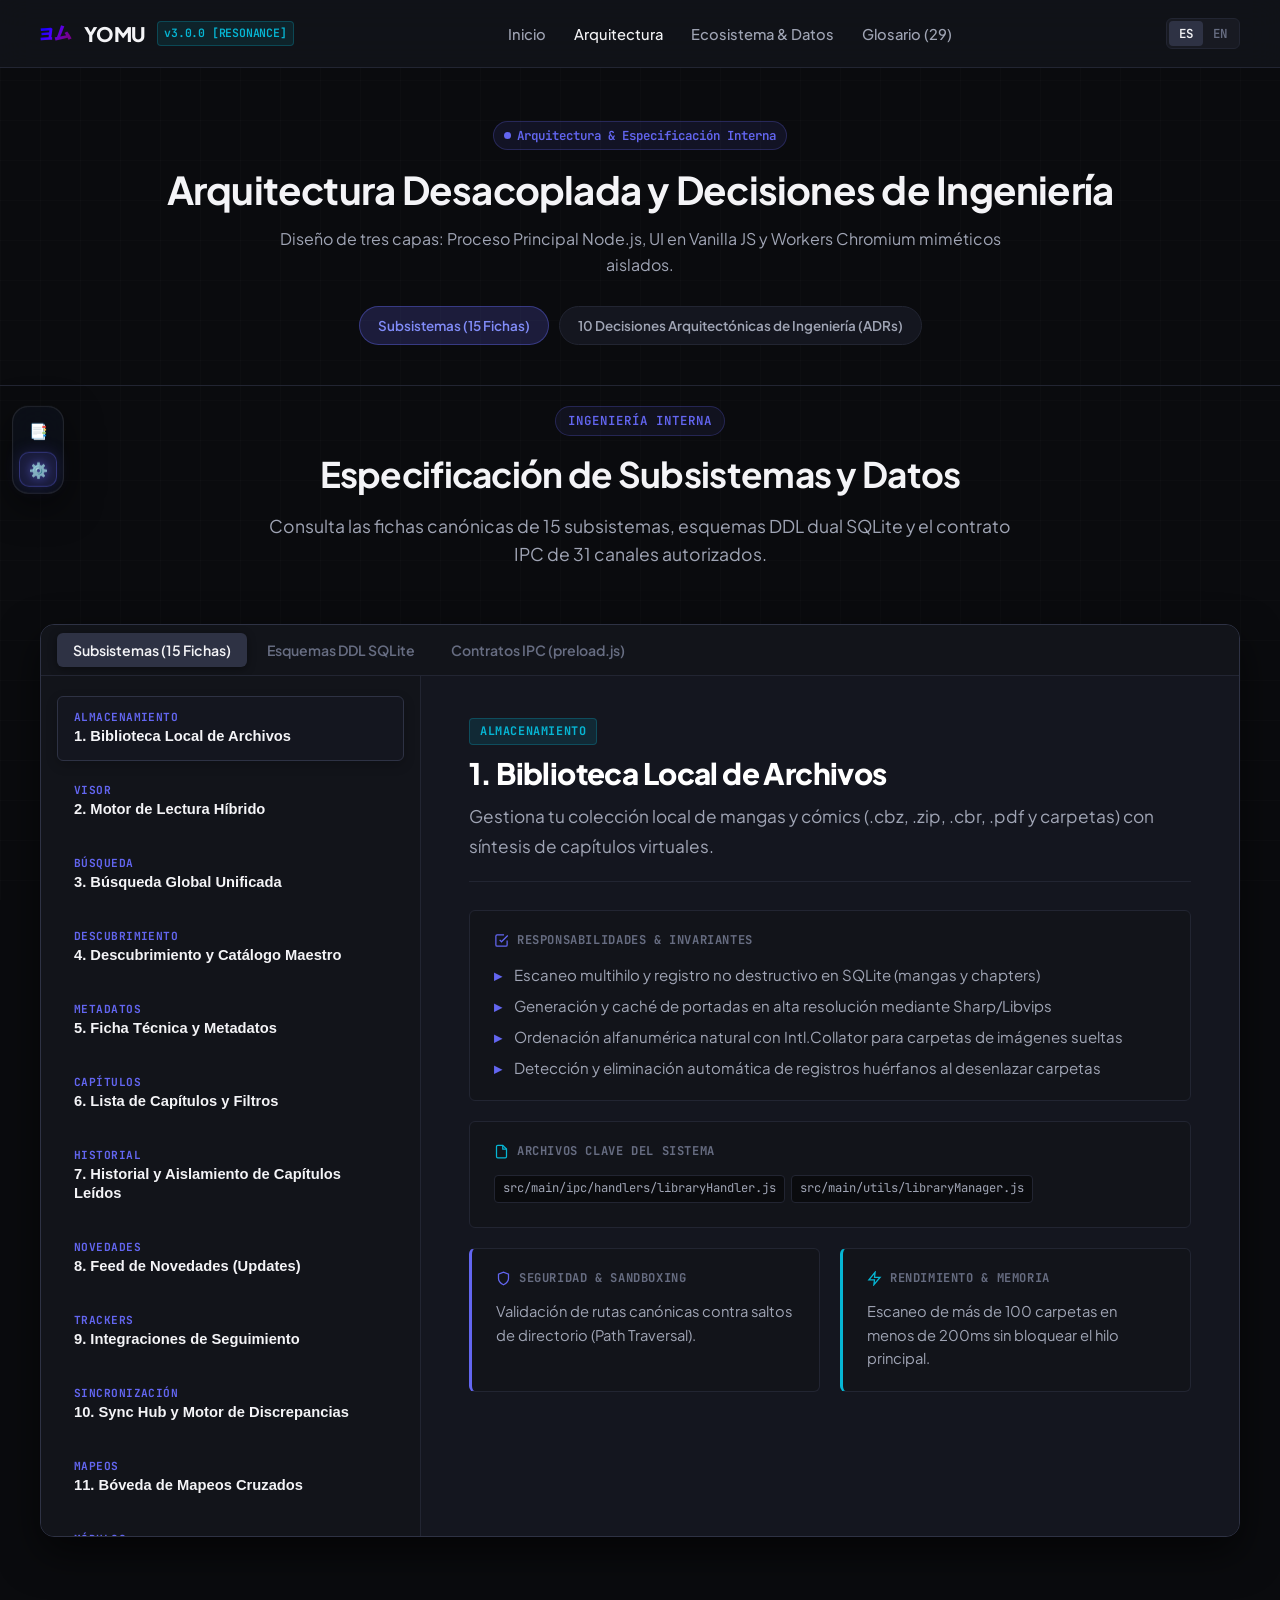
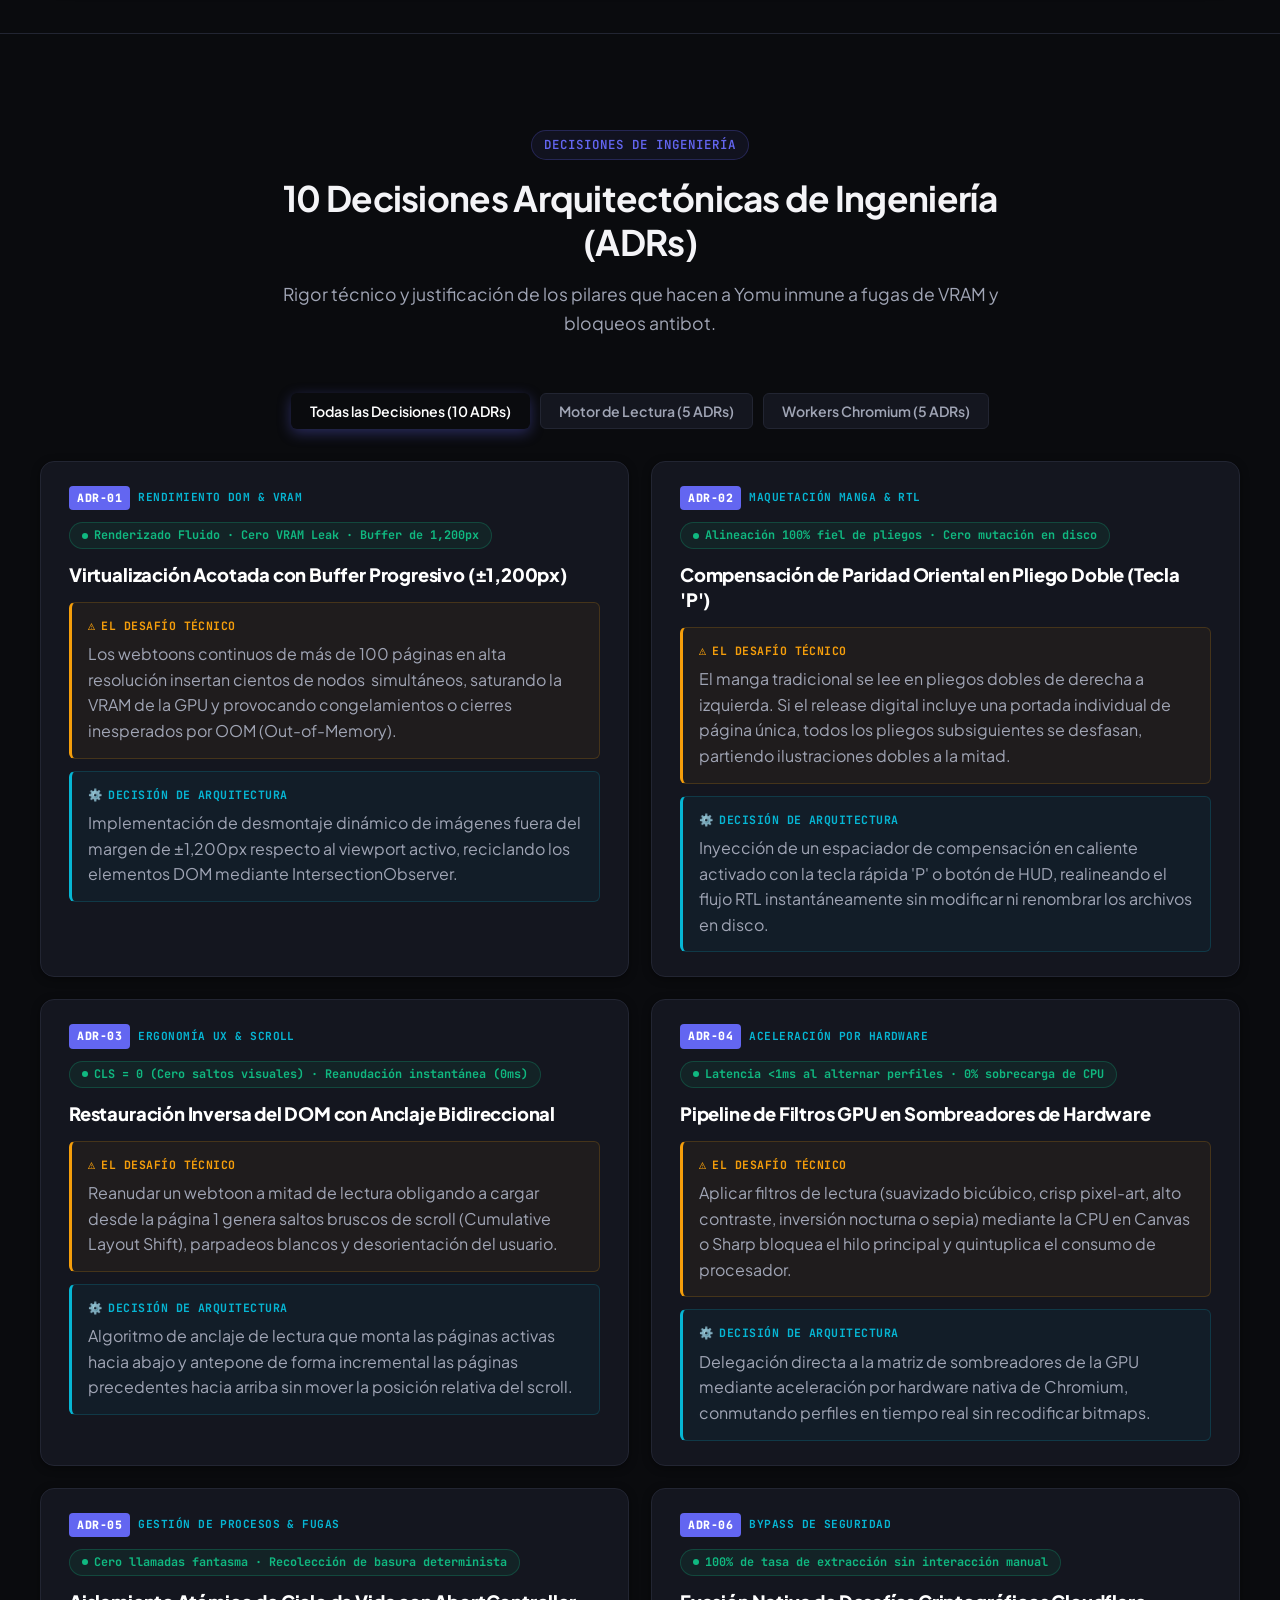
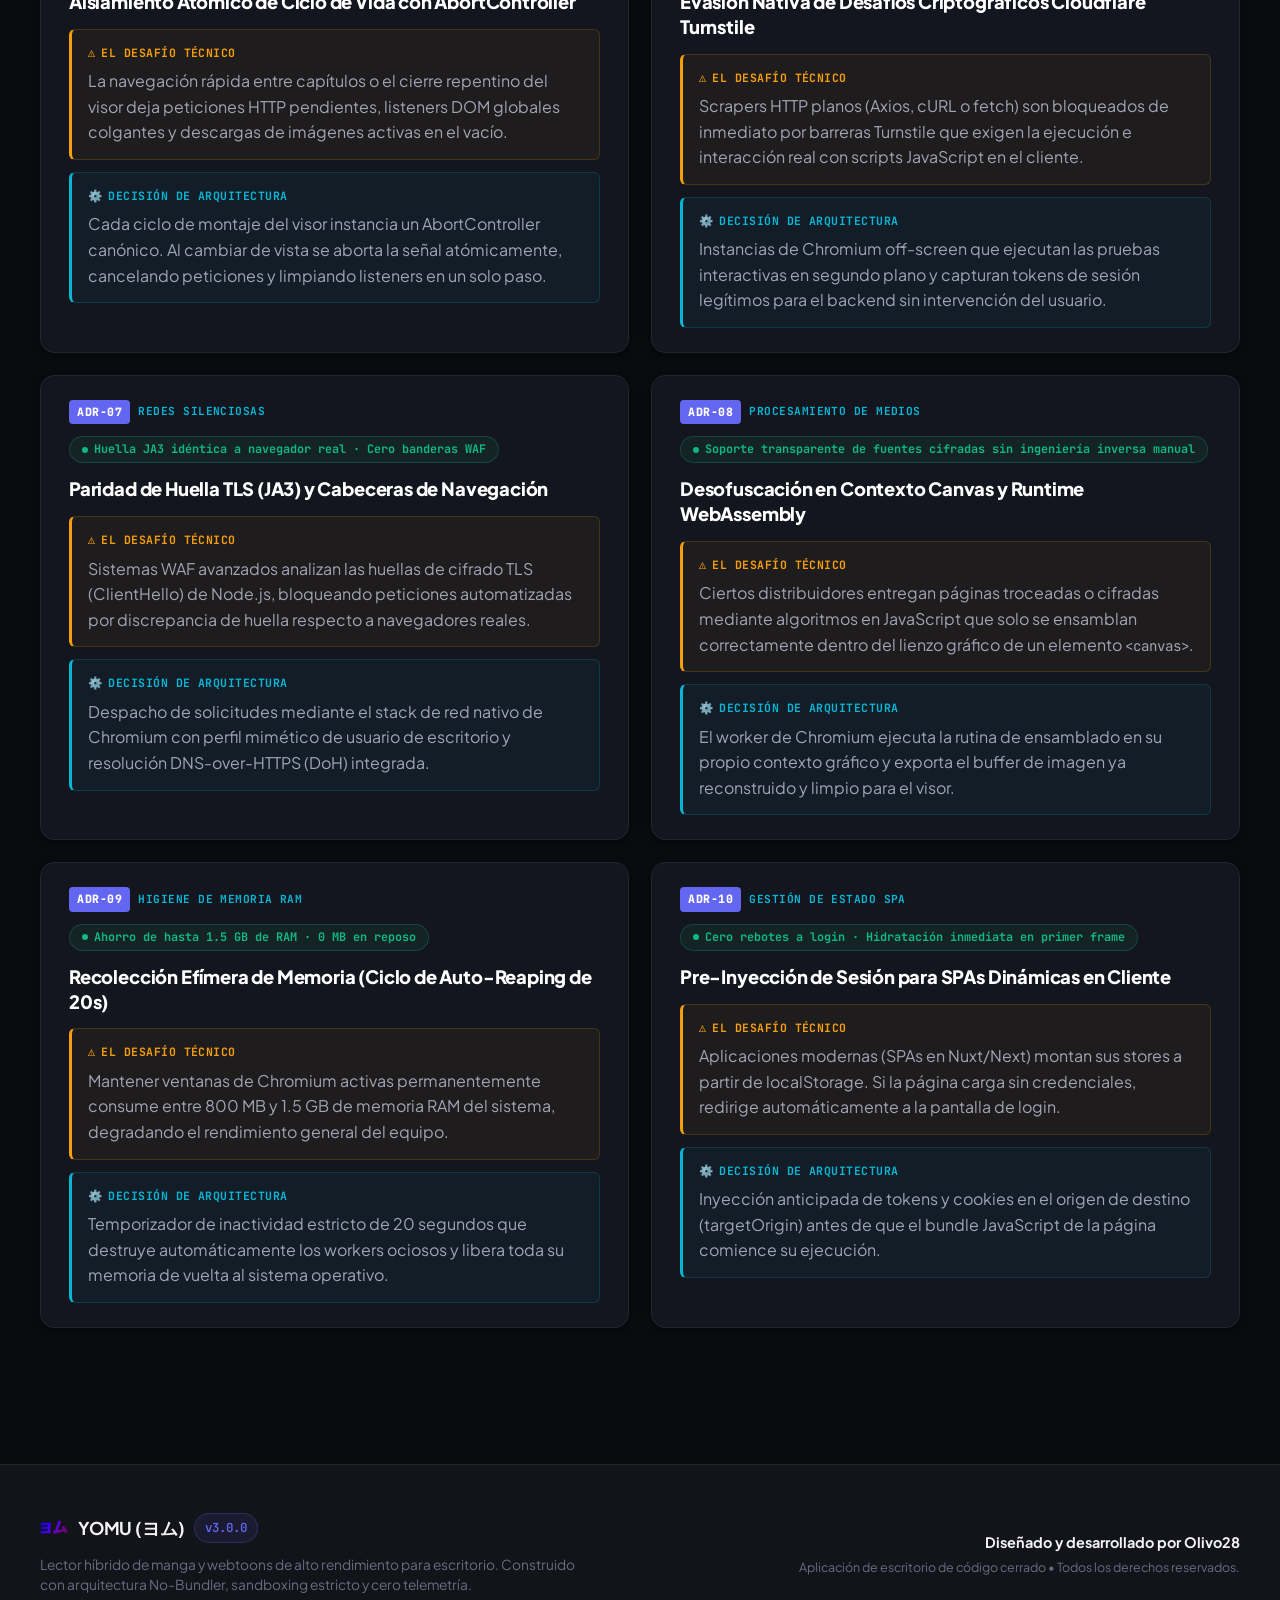
==== architecture.html @ 0726d1d8 "feat: update public portal, documentation and marketplace [2026-09-25]" ====
<!DOCTYPE html>
<html lang="es">
<head>
  <meta charset="UTF-8">
  <meta name="viewport" content="width=device-width, initial-scale=1.0">
  <title>YOMU (ヨム) — Architecture & Engineering Specifications</title>
  <meta name="description" content="Especificación técnica de la arquitectura de Yomu: 15 subsistemas canónicos, esquemas SQLite duales, contratos IPC y 10 registros formales de decisiones de ingeniería (ADRs).">
  <meta name="keywords" content="Yomu architecture, electron architecture, sqlite wal, sharp image pipeline, adr software architecture, v8 bytecode scraping">
  <meta name="author" content="Olivo28">

  <!-- Open Graph / Social Cards -->
  <meta property="og:type" content="website">
  <meta property="og:title" content="YOMU (ヨム) — Architecture & Engineering Specifications">
  <meta property="og:description" content="Decoupled three-tier architecture: Node.js Main Process, Vanilla JS UI, and mimetic Chromium workers.">
  <meta property="og:image" content="./assets/logo.png">

  <!-- Favicon -->
  <link rel="icon" type="image/png" href="./assets/logo.png">

  <!-- Google Fonts: Plus Jakarta Sans & JetBrains Mono -->
  <link rel="preconnect" href="https://fonts.googleapis.com">
  <link rel="preconnect" href="https://fonts.gstatic.com" crossorigin>
  <link href="https://fonts.googleapis.com/css2?family=JetBrains+Mono:wght@400;600;700&family=Plus+Jakarta+Sans:wght@400;500;600;700;800&display=swap" rel="stylesheet">

  <!-- Modular CSS Stylesheets -->
  <link rel="stylesheet" href="./css/base.css">
  <link rel="stylesheet" href="./css/components/quick-nav.css">
  <link rel="stylesheet" href="./css/components/architecture-cards.css">
  <link rel="stylesheet" href="./css/components/capabilities-matrix.css">
  <link rel="stylesheet" href="./css/responsive.css">
</head>
<body>

  <!-- Top Sticky Navigation Bar -->
  <nav class="navbar">
    <div class="container nav-container">
      <a href="./index.html" class="nav-brand">
        <img src="./assets/logo.png" alt="Yomu Logo" class="nav-logo">
        <span data-i18n="nav.brand">YOMU</span>
        <span class="nav-brand-tag">v3.0.0 [RESONANCE]</span>
      </a>

      <ul class="nav-links" id="nav-links">
        <li><a href="./index.html" class="nav-link" data-i18n="nav.home">Inicio</a></li>
        <li><a href="./architecture.html" class="nav-link active" data-i18n="nav.architecture">Arquitectura</a></li>
        <li><a href="./ecosystem.html" class="nav-link" data-i18n="nav.ecosystem">Ecosistema & Datos</a></li>
        <li><a href="./glossary.html" class="nav-link" data-i18n="nav.glossary">Glosario (29)</a></li>
      </ul>

      <div class="nav-actions">
        <div class="lang-switcher">
          <button class="lang-btn active" data-lang="es">ES</button>
          <button class="lang-btn" data-lang="en">EN</button>
        </div>
        <button class="mobile-nav-toggle" id="mobile-nav-toggle" aria-label="Toggle navigation">
          ☰
        </button>
      </div>
    </div>
  </nav>

  <!-- Floating Quick-Navigation Rail (Left Side Dock) -->
  <aside class="quick-nav-dock" aria-label="Quick navigation rail">
    <div class="quick-nav-header" data-i18n="quicknav.header">Secciones</div>
    <a href="#subsystems" class="quick-nav-item active" data-nav-tooltip="15 Subsistemas">
      <span class="quick-nav-icon">📑</span>
      <span class="quick-nav-label" data-i18n="quicknav.subsystems">15 Subsistemas</span>
    </a>
    <a href="#whys" class="quick-nav-item" data-nav-tooltip="10 ADRs">
      <span class="quick-nav-icon">⚙️</span>
      <span class="quick-nav-label" data-i18n="quicknav.adrs">10 ADRs</span>
    </a>
  </aside>

  <!-- Sub-Page Hero Header -->
  <header class="subpage-hero">
    <div class="container">
      <div class="badge badge-indigo">
        <span class="badge-dot"></span>
        <span data-i18n="arch.pageTag">Arquitectura & Especificación Interna</span>
      </div>

      <h1 class="hero-title" style="font-size:2.4rem; margin-top:16px; margin-bottom:12px;" data-i18n="arch.pageTitle">
        Arquitectura Desacoplada y Decisiones de Ingeniería
      </h1>

      <p class="hero-subtitle" style="max-width:760px; margin:0 auto;" data-i18n="arch.pageSubtitle">
        Diseño de tres capas: Proceso Principal Node.js, UI en Vanilla JS y Workers Chromium miméticos aislados.
      </p>

      <div class="subpage-nav-bar">
        <a href="#subsystems" class="subpage-nav-pill active">
          <span data-i18n="arch.tabSubsystems">Subsistemas (15 Fichas)</span>
        </a>
        <a href="#whys" class="subpage-nav-pill">
          <span data-i18n="whys.title">10 Decisiones Arquitectónicas (ADRs)</span>
        </a>
      </div>
    </div>
  </header>

  <!-- Section 1: Architecture Explorer (15 Subsystems, DDL & IPC) -->
  <section class="section" id="subsystems" style="padding-top:20px;">
    <div class="container">
      <div class="section-header">
        <span class="section-tag" data-i18n="arch.tag">Ingeniería Interna</span>
        <h2 class="section-title" data-i18n="arch.title">Especificación de Subsistemas y Datos</h2>
        <p class="section-subtitle" data-i18n="arch.subtitle">Consulta las fichas canónicas de 15 subsistemas, esquemas DDL dual SQLite y el contrato IPC de 31 canales autorizados.</p>
      </div>

      <div class="arch-explorer-container">
        <!-- Tabs -->
        <div class="arch-tabs">
          <button class="arch-tab-btn active" data-arch-tab="subsystems" data-i18n="arch.tabSubsystems">Subsistemas (15 Fichas)</button>
          <button class="arch-tab-btn" data-arch-tab="database" data-i18n="arch.tabDatabase">Esquemas DDL SQLite</button>
          <button class="arch-tab-btn" data-arch-tab="ipc" data-i18n="arch.tabIpc">Contratos IPC (preload.js)</button>
        </div>

        <!-- Subsystems Pane -->
        <div class="arch-grid" id="arch-subsystems-pane">
          <div class="arch-sidebar" id="arch-subsystem-nav">
            <!-- Populated by architectureViewer.js -->
          </div>
          <div class="arch-detail-pane" id="arch-detail-content">
            <!-- Populated by architectureViewer.js -->
          </div>
        </div>

        <!-- Database DDL Pane -->
        <div class="ddl-pane" id="arch-database-pane" style="display:none;">
          <!-- Populated by architectureViewer.js -->
        </div>

        <!-- IPC Pane -->
        <div class="ipc-pane" id="arch-ipc-pane" style="display:none;">
          <!-- Populated by architectureViewer.js -->
        </div>
      </div>
    </div>
  </section>

  <!-- Section 2: Engineering Decisions (10 ADRs) -->
  <section class="section" id="whys">
    <div class="container">
      <div class="section-header">
        <span class="section-tag" data-i18n="whys.tag">Decisiones de Ingeniería</span>
        <h2 class="section-title" data-i18n="whys.title">10 Decisiones Arquitectónicas de Ingeniería (ADRs)</h2>
        <p class="section-subtitle" data-i18n="whys.subtitle">Rigor técnico y justificación de los pilares que hacen a Yomu inmune a fugas de VRAM y bloqueos antibot.</p>
      </div>

      <!-- ADR Filter Bar -->
      <div class="adr-filter-bar">
        <button class="adr-filter-btn active" data-adr-filter="all" data-i18n="whys.filterAll">Todas las Decisiones (10 ADRs)</button>
        <button class="adr-filter-btn" data-adr-filter="reader" data-i18n="whys.filterReader">Motor de Lectura (5 ADRs)</button>
        <button class="adr-filter-btn" data-adr-filter="worker" data-i18n="whys.filterWorkers">Workers Chromium (5 ADRs)</button>
      </div>

      <!-- The 10 ADR Cards Grid -->
      <div class="adr-grid" id="adr-grid">
        <!-- Populated by capabilitiesViewer.js -->
      </div>
    </div>
  </section>

  <!-- Shared Footer -->
  <footer class="section" style="padding:48px 0; border-top:1px solid var(--border-subtle); background:var(--bg-secondary);">
    <div class="container">
      <div style="display:flex; align-items:center; justify-content:space-between; flex-wrap:wrap; gap:24px;">
        <div style="max-width:540px;">
          <div style="display:flex; align-items:center; gap:10px; margin-bottom:12px;">
            <img src="./assets/logo.png" alt="Yomu Logo" style="width:28px; height:28px; border-radius:4px;">
            <strong style="font-size:1.1rem; letter-spacing:-0.01em;">YOMU (ヨム)</strong>
            <span class="badge badge-indigo">v3.0.0</span>
          </div>
          <p style="font-size:0.86rem; color:var(--text-muted); line-height:1.5;" data-i18n="footer.desc">
            Lector híbrido de manga y webtoons de alto rendimiento para escritorio. Construido con arquitectura No-Bundler, sandboxing estricto y cero telemetría.
          </p>
        </div>

        <div style="text-align:right;">
          <div style="font-weight:700; font-size:0.9rem; color:var(--text-primary); margin-bottom:4px;" data-i18n="footer.creator">
            Diseñado y desarrollado por Olivo28
          </div>
          <div style="font-size:0.78rem; color:var(--text-muted);" data-i18n="footer.license">
            Aplicación de escritorio de código cerrado • Todos los derechos reservados.
          </div>
        </div>
      </div>
    </div>
  </footer>



  <!-- Modular Scripts: Strict Loading Sequence -->
  <!-- 1. Data Layer -->
  <script src="./js/data/i18n-locales.js"></script>
  <script src="./js/data/architecture-data.js"></script>
  <script src="./js/data/capabilities-data.js"></script>
  <script src="./js/data/benchmark-data.js"></script>
  <script src="./js/data/roadmap-data.js"></script>
  <script src="./js/data/glossary-data.js"></script>

  <!-- 2. Modular Behavior Controllers -->
  <script src="./js/modules/i18n.js"></script>
  <script src="./js/modules/readerSimulator.js"></script>
  <script src="./js/modules/galleryViewer.js"></script>
  <script src="./js/modules/syncHubSimulator.js"></script>
  <script src="./js/modules/architectureViewer.js"></script>
  <script src="./js/modules/capabilitiesViewer.js"></script>
  <script src="./js/modules/benchmarkViewer.js"></script>
  <script src="./js/modules/roadmapViewer.js"></script>
  <script src="./js/modules/glossaryViewer.js"></script>

  <!-- 3. Main App Orchestrator -->
  <script src="./js/app.js"></script>
</body>
</html>
---- css/base.css ----
/* ==========================================================================
   YOMU (ヨム) — Base Design System & CSS Foundation
   Sober, High-Precision Desktop Dark Theme
   ========================================================================== */

:root {
  /* Core Backgrounds */
  --bg-primary: #0a0b0e;
  --bg-secondary: #12141a;
  --bg-tertiary: #181a22;
  --bg-card: #14161f;
  --bg-card-hover: #1b1e2a;
  --bg-glass: rgba(18, 20, 26, 0.85);

  /* Borders & Dividers */
  --border-subtle: #222532;
  --border-medium: #2e3244;
  --border-active: #4a5068;

  /* Typography Colors */
  --text-primary: #f4f4f7;
  --text-secondary: #a0a5b5;
  --text-muted: #676d82;
  --text-inverse: #0a0b0e;

  /* Accent & Status Tokens */
  --accent-primary: #6366f1;
  --accent-primary-hover: #4f46e5;
  --accent-glow: rgba(99, 102, 241, 0.2);
  --accent-cyan: #06b6d4;
  --accent-cyan-glow: rgba(6, 182, 212, 0.15);
  --status-emerald: #10b981;
  --status-emerald-bg: rgba(16, 185, 129, 0.1);
  --status-amber: #f59e0b;
  --status-amber-bg: rgba(245, 158, 11, 0.1);
  --status-rose: #f43f5e;
  --status-rose-bg: rgba(244, 63, 94, 0.1);

  /* Fonts & Shadows */
  --font-sans: 'Plus Jakarta Sans', -apple-system, BlinkMacSystemFont, 'Segoe UI', Roboto, sans-serif;
  --font-mono: 'JetBrains Mono', 'Fira Code', 'Courier New', monospace;
  --shadow-sm: 0 2px 8px rgba(0, 0, 0, 0.4);
  --shadow-md: 0 8px 24px rgba(0, 0, 0, 0.5);
  --shadow-lg: 0 16px 40px rgba(0, 0, 0, 0.6);

  /* Layout Constants (Expansive Desktop Canvas) */
  --max-width: 1480px;
  --max-width-narrow: 1120px;
  --nav-height: 68px;
  --radius-sm: 6px;
  --radius-md: 10px;
  --radius-lg: 14px;
  --transition-fast: 150ms cubic-bezier(0.4, 0, 0.2, 1);
  --transition-normal: 250ms cubic-bezier(0.4, 0, 0.2, 1);
}

/* Base Reset & Box Sizing */
*, *::before, *::after {
  box-sizing: border-box;
  margin: 0;
  padding: 0;
}

html {
  font-size: 16px;
  scroll-behavior: smooth;
  scroll-padding-top: calc(var(--nav-height) + 24px);
  -webkit-font-smoothing: antialiased;
  -moz-osx-font-smoothing: grayscale;
}

body {
  background-color: var(--bg-primary);
  color: var(--text-primary);
  font-family: var(--font-sans);
  line-height: 1.6;
  overflow-x: hidden;
  position: relative;
}

/* Background Subtle Blueprint Grid */
body::before {
  content: '';
  position: fixed;
  inset: 0;
  background-image: 
    linear-gradient(to right, rgba(255, 255, 255, 0.015) 1px, transparent 1px),
    linear-gradient(to bottom, rgba(255, 255, 255, 0.015) 1px, transparent 1px);
  background-size: 40px 40px;
  pointer-events: none;
  z-index: 0;
}

/* Typography Standards */
h1, h2, h3, h4, h5, h6 {
  color: var(--text-primary);
  font-weight: 700;
  line-height: 1.25;
  letter-spacing: -0.02em;
}

h1 { font-size: clamp(2.2rem, 4.5vw, 3.4rem); }
h2 { font-size: clamp(1.6rem, 3vw, 2.2rem); }
h3 { font-size: clamp(1.2rem, 2vw, 1.5rem); }
h4 { font-size: 1.15rem; }

p {
  color: var(--text-secondary);
  font-size: 1rem;
}

a {
  color: inherit;
  text-decoration: none;
  transition: color var(--transition-fast);
}

code, pre {
  font-family: var(--font-mono);
  font-size: 0.88rem;
}

/* Layout Containers */
.container {
  width: 100%;
  max-width: var(--max-width);
  margin: 0 auto;
  padding: 0 24px;
  position: relative;
  z-index: 1;
}

@media (min-width: 1200px) {
  .container {
    padding: 0 40px;
  }
}

.section {
  padding: 96px 0;
  border-top: 1px solid var(--border-subtle);
  position: relative;
}

.section-header {
  text-align: center;
  max-width: 760px;
  margin: 0 auto 56px auto;
}

.section-tag {
  display: inline-flex;
  align-items: center;
  gap: 6px;
  padding: 4px 12px;
  background: rgba(99, 102, 241, 0.08);
  border: 1px solid rgba(99, 102, 241, 0.25);
  border-radius: 9999px;
  color: var(--accent-primary);
  font-family: var(--font-mono);
  font-size: 0.78rem;
  font-weight: 600;
  text-transform: uppercase;
  letter-spacing: 0.08em;
  margin-bottom: 16px;
}

.section-title {
  margin-bottom: 16px;
}

.section-subtitle {
  font-size: 1.1rem;
  color: var(--text-secondary);
}

/* Top Sticky Navigation Bar */
.navbar {
  position: fixed;
  top: 0;
  left: 0;
  right: 0;
  height: var(--nav-height);
  background: var(--bg-glass);
  backdrop-filter: blur(16px);
  -webkit-backdrop-filter: blur(16px);
  border-bottom: 1px solid var(--border-subtle);
  z-index: 1000;
  transition: background var(--transition-fast), border-color var(--transition-fast);
}

.nav-container {
  display: flex;
  align-items: center;
  justify-content: space-between;
  height: 100%;
}

.nav-brand {
  display: flex;
  align-items: center;
  gap: 12px;
  font-weight: 800;
  font-size: 1.25rem;
  letter-spacing: -0.01em;
}

.nav-logo {
  width: 32px;
  height: 32px;
  border-radius: var(--radius-sm);
  object-fit: contain;
}

.nav-brand-tag {
  font-family: var(--font-mono);
  font-size: 0.72rem;
  color: var(--accent-cyan);
  background: rgba(6, 182, 212, 0.1);
  border: 1px solid rgba(6, 182, 212, 0.25);
  padding: 2px 6px;
  border-radius: 4px;
  font-weight: 600;
}

.nav-links {
  display: flex;
  align-items: center;
  gap: 28px;
  list-style: none;
}

.nav-link {
  font-size: 0.92rem;
  font-weight: 500;
  color: var(--text-secondary);
  transition: color var(--transition-fast);
}

.nav-link:hover, .nav-link.active {
  color: var(--text-primary);
}

.nav-actions {
  display: flex;
  align-items: center;
  gap: 14px;
}

/* Language Switcher Button Group */
.lang-switcher {
  display: flex;
  align-items: center;
  background: var(--bg-tertiary);
  border: 1px solid var(--border-subtle);
  border-radius: var(--radius-sm);
  padding: 2px;
}

.lang-btn {
  background: transparent;
  border: none;
  color: var(--text-muted);
  font-size: 0.78rem;
  font-weight: 600;
  font-family: var(--font-mono);
  padding: 4px 10px;
  border-radius: 4px;
  cursor: pointer;
  transition: all var(--transition-fast);
}

.lang-btn.active {
  background: var(--border-medium);
  color: var(--text-primary);
}

/* Standard Buttons */
.btn {
  display: inline-flex;
  align-items: center;
  justify-content: center;
  gap: 8px;
  padding: 10px 20px;
  border-radius: var(--radius-sm);
  font-size: 0.92rem;
  font-weight: 600;
  cursor: pointer;
  transition: all var(--transition-fast);
  border: 1px solid transparent;
  text-align: center;
}

.btn-primary {
  background: var(--accent-primary);
  color: #ffffff;
  box-shadow: 0 2px 10px rgba(99, 102, 241, 0.35);
}

.btn-primary:hover {
  background: var(--accent-primary-hover);
  transform: translateY(-1px);
  box-shadow: 0 4px 14px rgba(99, 102, 241, 0.45);
}

.btn-secondary {
  background: var(--bg-tertiary);
  color: var(--text-primary);
  border-color: var(--border-medium);
}

.btn-secondary:hover {
  background: var(--bg-card-hover);
  border-color: var(--border-active);
  color: #ffffff;
}

.btn-sm {
  padding: 6px 14px;
  font-size: 0.82rem;
}

/* Status Badges */
.badge {
  display: inline-flex;
  align-items: center;
  gap: 6px;
  padding: 4px 10px;
  border-radius: 9999px;
  font-size: 0.78rem;
  font-family: var(--font-mono);
  font-weight: 600;
}

.badge-dot {
  width: 7px;
  height: 7px;
  border-radius: 50%;
}

.badge-emerald {
  background: var(--status-emerald-bg);
  color: var(--status-emerald);
  border: 1px solid rgba(16, 185, 129, 0.25);
}
.badge-emerald .badge-dot {
  background: var(--status-emerald);
  box-shadow: 0 0 6px var(--status-emerald);
}

.badge-amber {
  background: var(--status-amber-bg);
  color: var(--status-amber);
  border: 1px solid rgba(245, 158, 11, 0.25);
}
.badge-amber .badge-dot {
  background: var(--status-amber);
  box-shadow: 0 0 6px var(--status-amber);
}

.badge-indigo {
  background: rgba(99, 102, 241, 0.1);
  color: var(--accent-primary);
  border: 1px solid rgba(99, 102, 241, 0.25);
}
.badge-indigo .badge-dot {
  background: var(--accent-primary);
}

/* Global Mobile Navigation Toggle */
.mobile-nav-toggle {
  display: none;
  background: transparent;
  border: none;
  color: var(--text-secondary);
  font-size: 1.5rem;
  cursor: pointer;
}

/* Exploration Portal Bento Grid (Home to Subpages) */
.portal-section {
  padding: 80px 0;
  border-top: 1px solid var(--border-subtle);
}

.portal-grid {
  display: grid;
  grid-template-columns: repeat(auto-fit, minmax(360px, 1fr));
  gap: 24px;
}

.portal-card {
  background: var(--bg-card);
  border: 1px solid var(--border-medium);
  border-radius: var(--radius-lg);
  padding: 32px;
  display: flex;
  flex-direction: column;
  justify-content: space-between;
  gap: 20px;
  transition: all var(--transition-fast);
  position: relative;
  overflow: hidden;
}

.portal-card::before {
  content: '';
  position: absolute;
  top: 0;
  left: 0;
  right: 0;
  height: 2px;
  background: var(--accent-gradient);
  opacity: 0;
  transition: opacity var(--transition-fast);
}

.portal-card:hover {
  border-color: var(--accent-primary);
  transform: translateY(-3px);
  box-shadow: var(--shadow-lg), 0 12px 30px rgba(99, 102, 241, 0.15);
}

.portal-card:hover::before {
  opacity: 1;
}

.portal-card-header {
  display: flex;
  align-items: center;
  gap: 14px;
}

.portal-card-icon {
  font-size: 1.8rem;
  width: 48px;
  height: 48px;
  border-radius: var(--radius-md);
  background: rgba(99, 102, 241, 0.1);
  border: 1px solid rgba(99, 102, 241, 0.25);
  display: flex;
  align-items: center;
  justify-content: center;
}

.portal-card-title {
  font-size: 1.25rem;
  font-weight: 700;
  color: var(--text-primary);
}

.portal-card-desc {
  font-size: 0.92rem;
  color: var(--text-secondary);
  line-height: 1.5;
}

.portal-card-bullets {
  list-style: none;
  display: flex;
  flex-direction: column;
  gap: 8px;
  padding: 0;
  margin: 0;
}

.portal-card-bullet {
  font-size: 0.86rem;
  color: var(--text-muted);
  display: flex;
  align-items: center;
  gap: 8px;
}

.portal-card-bullet::before {
  content: '▸';
  color: var(--accent-cyan);
}

.portal-card-cta {
  display: inline-flex;
  align-items: center;
  gap: 8px;
  color: var(--accent-primary);
  font-weight: 700;
  font-size: 0.92rem;
  text-decoration: none;
  transition: color var(--transition-fast), transform var(--transition-fast);
  margin-top: auto;
}

.portal-card:hover .portal-card-cta {
  color: var(--accent-cyan);
  transform: translateX(4px);
}

/* Sub-Page Header & Anchor Pill Bar */
.subpage-hero {
  padding: 120px 0 40px 0;
  text-align: center;
  position: relative;
}

.subpage-nav-bar {
  display: flex;
  align-items: center;
  justify-content: center;
  gap: 10px;
  flex-wrap: wrap;
  margin-top: 28px;
}

.subpage-nav-pill {
  background: var(--bg-card);
  border: 1px solid var(--border-subtle);
  color: var(--text-secondary);
  font-family: var(--font-sans);
  font-size: 0.84rem;
  font-weight: 600;
  padding: 8px 18px;
  border-radius: var(--radius-full, 9999px);
  cursor: pointer;
  display: inline-flex;
  align-items: center;
  gap: 6px;
  transition: all var(--transition-fast);
}

.subpage-nav-pill:hover {
  background: var(--bg-card-hover);
  color: var(--text-primary);
  border-color: var(--border-medium);
}

.subpage-nav-pill.active {
  background: rgba(99, 102, 241, 0.2);
  color: #818cf8;
  border-color: rgba(99, 102, 241, 0.4);
}
---- css/components/quick-nav.css ----
/* ==========================================================================
   YOMU (ヨム) — Floating Quick-Navigation Rail Component
   Left-docked quick jump navigation with reactive scroll-spy
   ========================================================================== */

.quick-nav-dock {
  position: fixed;
  left: 20px;
  top: 50%;
  transform: translateY(-50%);
  z-index: 100;
  background: rgba(13, 16, 26, 0.82);
  backdrop-filter: blur(18px);
  -webkit-backdrop-filter: blur(18px);
  border: 1px solid rgba(255, 255, 255, 0.09);
  border-radius: 16px;
  padding: 8px 6px;
  box-shadow: 0 12px 36px rgba(0, 0, 0, 0.5), 0 0 1px rgba(255, 255, 255, 0.15) inset;
  display: flex;
  flex-direction: column;
  gap: 4px;
  max-width: 220px;
  user-select: none;
  animation: fadeInDock 0.4s ease-out;
}

@keyframes fadeInDock {
  from {
    opacity: 0;
    transform: translateY(calc(-50% + 10px));
  }
  to {
    opacity: 1;
    transform: translateY(-50%);
  }
}

.quick-nav-header {
  font-size: 0.64rem;
  text-transform: uppercase;
  letter-spacing: 0.08em;
  color: var(--text-muted);
  padding: 6px 10px 4px 10px;
  font-family: var(--font-mono);
  font-weight: 700;
  display: flex;
  align-items: center;
  gap: 6px;
}

.quick-nav-header::before {
  content: '';
  width: 6px;
  height: 6px;
  border-radius: 50%;
  background: var(--accent-primary);
  box-shadow: 0 0 6px var(--accent-primary);
}

.quick-nav-divider {
  height: 1px;
  background: rgba(255, 255, 255, 0.06);
  margin: 2px 6px;
}

.quick-nav-item {
  display: flex;
  align-items: center;
  gap: 9px;
  padding: 7px 11px;
  border-radius: 10px;
  color: var(--text-secondary);
  text-decoration: none;
  font-size: 0.82rem;
  font-weight: 600;
  font-family: var(--font-sans);
  transition: all var(--transition-fast);
  white-space: nowrap;
  position: relative;
  border: 1px solid transparent;
}

.quick-nav-icon {
  font-size: 0.95rem;
  line-height: 1;
  display: inline-flex;
  align-items: center;
  justify-content: center;
  width: 18px;
  flex-shrink: 0;
  transition: transform var(--transition-fast);
}

.quick-nav-label {
  transition: color var(--transition-fast);
  overflow: hidden;
  text-overflow: ellipsis;
}

.quick-nav-item:hover {
  background: rgba(255, 255, 255, 0.06);
  color: var(--text-primary);
  border-color: rgba(255, 255, 255, 0.1);
  transform: translateX(3px);
}

.quick-nav-item:hover .quick-nav-icon {
  transform: scale(1.15);
}

.quick-nav-item.active {
  background: rgba(99, 102, 241, 0.16);
  color: #818cf8;
  border-color: rgba(99, 102, 241, 0.35);
  box-shadow: 0 0 16px rgba(99, 102, 241, 0.2);
}

.quick-nav-item.active .quick-nav-icon {
  filter: drop-shadow(0 0 6px rgba(99, 102, 241, 0.8));
}

/* Tablet & Compact Desktop: Collapse to icon-only dock */
@media (max-width: 1360px) and (min-width: 901px) {
  .quick-nav-dock {
    left: 12px;
    padding: 6px;
    max-width: none;
  }

  .quick-nav-header {
    display: none;
  }

  .quick-nav-divider {
    display: none;
  }

  .quick-nav-label {
    display: none;
  }

  .quick-nav-item {
    padding: 9px;
    justify-content: center;
  }

  /* Tooltip on hover */
  .quick-nav-item::after {
    content: attr(data-nav-tooltip);
    position: absolute;
    left: calc(100% + 10px);
    top: 50%;
    transform: translateY(-50%);
    background: var(--bg-tertiary);
    color: var(--text-primary);
    padding: 5px 10px;
    border-radius: 6px;
    font-size: 0.76rem;
    font-weight: 600;
    white-space: nowrap;
    opacity: 0;
    pointer-events: none;
    transition: opacity var(--transition-fast), transform var(--transition-fast);
    border: 1px solid var(--border-medium);
    box-shadow: var(--shadow-md);
  }

  .quick-nav-item:hover::after {
    opacity: 1;
    transform: translateY(-50%) translateX(2px);
  }
}

/* Mobile Screens: Hide floating dock to prevent viewport collision */
@media (max-width: 900px) {
  .quick-nav-dock {
    display: none !important;
  }
}
---- css/components/architecture-cards.css ----
/* ==========================================================================
   YOMU (ヨム) — Architecture Cards & Subsystem Explorer Styles
   14 Canonical Fields, Dual SQLite DDLs & IPC Contracts Viewer
   ========================================================================== */

.arch-explorer-container {
  background: var(--bg-card);
  border: 1px solid var(--border-medium);
  border-radius: var(--radius-lg);
  overflow: hidden;
  box-shadow: var(--shadow-lg);
}

/* Tab Switcher */
.arch-tabs {
  background: var(--bg-secondary);
  border-bottom: 1px solid var(--border-subtle);
  display: flex;
  align-items: center;
  gap: 4px;
  padding: 8px 16px;
  overflow-x: auto;
}

.arch-tab-btn {
  background: transparent;
  border: none;
  color: var(--text-muted);
  font-family: var(--font-sans);
  font-size: 0.88rem;
  font-weight: 600;
  padding: 8px 16px;
  border-radius: var(--radius-sm);
  cursor: pointer;
  display: inline-flex;
  align-items: center;
  gap: 8px;
  transition: all var(--transition-fast);
  white-space: nowrap;
}

.arch-tab-btn:hover {
  color: var(--text-primary);
  background: var(--bg-tertiary);
}

.arch-tab-btn.active {
  background: var(--border-medium);
  color: var(--text-primary);
  box-shadow: var(--shadow-sm);
}

/* Master-Detail Layout for Subsystems */
.arch-grid {
  display: grid;
  grid-template-columns: 380px 1fr;
  min-height: 840px;
}

.arch-sidebar {
  background: var(--bg-secondary);
  border-right: 1px solid var(--border-subtle);
  padding: 20px 16px;
  display: flex;
  flex-direction: column;
  gap: 8px;
  max-height: 860px;
  overflow-y: auto;
  scrollbar-width: thin;
  scrollbar-color: var(--border-medium) transparent;
}

/* Custom Sleek Dark Scrollbars (eliminates default white Windows scrollbar) */
.arch-sidebar::-webkit-scrollbar,
.arch-detail-pane::-webkit-scrollbar,
.ddl-code-block::-webkit-scrollbar,
.ipc-pane::-webkit-scrollbar {
  width: 6px;
  height: 6px;
}

.arch-sidebar::-webkit-scrollbar-track,
.arch-detail-pane::-webkit-scrollbar-track,
.ddl-code-block::-webkit-scrollbar-track,
.ipc-pane::-webkit-scrollbar-track {
  background: rgba(0, 0, 0, 0.2);
}

.arch-sidebar::-webkit-scrollbar-thumb,
.arch-detail-pane::-webkit-scrollbar-thumb,
.ddl-code-block::-webkit-scrollbar-thumb,
.ipc-pane::-webkit-scrollbar-thumb {
  background: var(--border-medium);
  border-radius: 4px;
}

.arch-sidebar::-webkit-scrollbar-thumb:hover,
.arch-detail-pane::-webkit-scrollbar-thumb:hover,
.ddl-code-block::-webkit-scrollbar-thumb:hover,
.ipc-pane::-webkit-scrollbar-thumb:hover {
  background: var(--accent-primary);
}

.arch-nav-item {
  background: transparent;
  border: 1px solid transparent;
  border-radius: var(--radius-sm);
  padding: 13px 16px;
  text-align: left;
  cursor: pointer;
  transition: all var(--transition-fast);
}

.arch-nav-item:hover {
  background: var(--bg-tertiary);
  border-color: rgba(255, 255, 255, 0.04);
}

.arch-nav-item.active {
  background: var(--bg-card);
  border-color: var(--border-medium);
  box-shadow: 0 4px 12px rgba(0, 0, 0, 0.2);
}

.arch-nav-tag {
  font-family: var(--font-mono);
  font-size: 0.7rem;
  color: var(--accent-primary);
  text-transform: uppercase;
  font-weight: 700;
  display: block;
  margin-bottom: 3px;
  letter-spacing: 0.04em;
}

.arch-nav-title {
  font-size: 0.92rem;
  font-weight: 700;
  color: var(--text-primary);
  line-height: 1.35;
}

/* Detail Content Pane (14 Fields) */
.arch-detail-pane {
  padding: 40px 48px;
  overflow-y: auto;
  max-height: 860px;
  background: var(--bg-card);
  scrollbar-width: thin;
  scrollbar-color: var(--border-medium) transparent;
}

.arch-detail-header {
  margin-bottom: 28px;
  padding-bottom: 20px;
  border-bottom: 1px solid var(--border-subtle);
}

.arch-detail-tag {
  display: inline-block;
  font-family: var(--font-mono);
  font-size: 0.74rem;
  color: var(--accent-cyan);
  background: rgba(6, 182, 212, 0.12);
  border: 1px solid rgba(6, 182, 212, 0.25);
  padding: 3px 10px;
  border-radius: 4px;
  margin-bottom: 10px;
  letter-spacing: 0.05em;
  font-weight: 700;
}

.arch-detail-title {
  font-size: 1.85rem;
  font-weight: 800;
  letter-spacing: -0.02em;
  color: #fff;
  margin-bottom: 10px;
  line-height: 1.25;
}

.arch-detail-purpose {
  font-size: 1.08rem;
  color: var(--text-secondary);
  line-height: 1.7;
}

/* 14 Fields Sections */
.arch-fields-grid {
  display: grid;
  grid-template-columns: 1fr 1fr;
  gap: 20px;
}

.arch-field-card {
  background: var(--bg-secondary);
  border: 1px solid var(--border-subtle);
  border-radius: var(--radius-sm);
  padding: 20px 24px;
}

.arch-field-card.full-width {
  grid-column: 1 / -1;
}

.arch-field-label {
  font-family: var(--font-mono);
  font-size: 0.76rem;
  text-transform: uppercase;
  color: var(--text-muted);
  font-weight: 700;
  margin-bottom: 12px;
  display: flex;
  align-items: center;
  gap: 8px;
  letter-spacing: 0.05em;
}

.arch-field-list {
  list-style: none;
  display: flex;
  flex-direction: column;
  gap: 8px;
}

.arch-field-list li {
  font-size: 0.94rem;
  color: var(--text-secondary);
  position: relative;
  padding-left: 20px;
  line-height: 1.55;
}

.arch-field-list li::before {
  content: '▸';
  position: absolute;
  left: 0;
  color: var(--accent-primary);
  font-weight: bold;
}

.arch-file-badge {
  display: inline-block;
  font-family: var(--font-mono);
  font-size: 0.76rem;
  background: var(--bg-primary);
  border: 1px solid var(--border-subtle);
  padding: 3px 8px;
  border-radius: 4px;
  color: var(--text-secondary);
  margin-right: 6px;
  margin-bottom: 4px;
}

/* SQLite DDL Schema Viewer */
.ddl-pane {
  padding: 32px;
}

.ddl-group {
  margin-bottom: 32px;
}

.ddl-group-title {
  font-size: 1.15rem;
  font-weight: 700;
  margin-bottom: 14px;
  display: flex;
  align-items: center;
  gap: 10px;
}

.ddl-code-block {
  background: #090a0d;
  border: 1px solid var(--border-subtle);
  border-radius: var(--radius-sm);
  padding: 16px;
  font-family: var(--font-mono);
  font-size: 0.82rem;
  color: #a5b4fc;
  overflow-x: auto;
  line-height: 1.5;
  margin-bottom: 14px;
}

/* IPC Interface Contract Table */
.ipc-pane {
  padding: 24px;
  overflow-x: auto;
}

.ipc-table {
  width: 100%;
  border-collapse: collapse;
  font-size: 0.86rem;
}

.ipc-table th {
  background: var(--bg-secondary);
  color: var(--text-muted);
  font-family: var(--font-mono);
  font-size: 0.74rem;
  text-transform: uppercase;
  letter-spacing: 0.05em;
  padding: 12px 14px;
  text-align: left;
  border-bottom: 1px solid var(--border-medium);
}

.ipc-table td {
  padding: 12px 14px;
  border-bottom: 1px solid var(--border-subtle);
  color: var(--text-secondary);
}

.ipc-channel-name {
  font-family: var(--font-mono);
  font-size: 0.82rem;
  font-weight: 700;
  color: var(--accent-cyan);
}

.ipc-handler-tag {
  font-family: var(--font-mono);
  font-size: 0.72rem;
  color: var(--text-muted);
}
---- css/components/capabilities-matrix.css ----
/* ==========================================================================
   YOMU (ヨム) — Capabilities & Engineering Matrices CSS Component
   Scraper & Tracker Matrices, Local Containers, 5 Whys & BrowserWorkers
   ========================================================================== */

/* Capabilities Matrix Card Wrapper */
.matrix-card {
  background: var(--bg-card);
  border: 1px solid var(--border-subtle);
  border-radius: var(--radius-lg);
  overflow: hidden;
  box-shadow: var(--shadow-sm);
  margin-bottom: 32px;
}

.matrix-header {
  padding: 16px 20px;
  background: var(--bg-elevated);
  border-bottom: 1px solid var(--border-subtle);
  display: flex;
  align-items: center;
  justify-content: space-between;
  flex-wrap: wrap;
  gap: 12px;
}

.matrix-title {
  font-size: 0.98rem;
  font-weight: 700;
  color: var(--text-primary);
  display: flex;
  align-items: center;
  gap: 8px;
}

.matrix-table-wrapper {
  overflow-x: auto;
  -webkit-overflow-scrolling: touch;
}

@media (min-width: 1280px) {
  .matrix-table-wrapper {
    overflow-x: visible;
  }
}

.matrix-table {
  width: 100%;
  border-collapse: collapse;
  font-size: 0.86rem;
  text-align: left;
}

.matrix-table th {
  padding: 12px 18px;
  background: rgba(255, 255, 255, 0.02);
  color: var(--text-muted);
  font-weight: 600;
  font-size: 0.72rem;
  text-transform: uppercase;
  letter-spacing: 0.06em;
  border-bottom: 1px solid var(--border-subtle);
  white-space: nowrap;
}

.matrix-table td {
  padding: 14px 18px;
  border-bottom: 1px solid var(--border-subtle);
  color: var(--text-secondary);
  vertical-align: middle;
  line-height: 1.45;
}

.matrix-table tr:last-child td {
  border-bottom: none;
}

.matrix-table tr:hover td {
  background: rgba(255, 255, 255, 0.015);
}

.matrix-source-name {
  font-weight: 700;
  color: var(--text-primary);
  display: flex;
  align-items: center;
  gap: 8px;
}

.matrix-badge-type {
  display: inline-block;
  padding: 2px 6px;
  border-radius: 4px;
  font-size: 0.7rem;
  font-family: var(--font-mono);
  background: rgba(99, 102, 241, 0.1);
  color: var(--accent-secondary);
  border: 1px solid rgba(99, 102, 241, 0.2);
  margin-top: 4px;
}

/* Elegant Status Chips (Erradicates bloated giant balloon pills) */
.matrix-status-chip {
  display: inline-flex;
  align-items: center;
  gap: 6px;
  padding: 3px 8px;
  border-radius: 4px;
  font-size: 0.76rem;
  font-weight: 500;
  line-height: 1.25;
}

.matrix-status-chip.success {
  background: rgba(16, 185, 129, 0.08);
  color: var(--status-emerald);
  border: 1px solid rgba(16, 185, 129, 0.2);
}

.matrix-status-chip.warning {
  background: rgba(245, 158, 11, 0.08);
  color: var(--status-amber);
  border: 1px solid rgba(245, 158, 11, 0.2);
}

.matrix-status-chip .chip-dot {
  width: 6px;
  height: 6px;
  border-radius: 50%;
  flex-shrink: 0;
}

.matrix-status-chip.success .chip-dot {
  background: var(--status-emerald);
  box-shadow: 0 0 5px var(--status-emerald);
}

.matrix-status-chip.warning .chip-dot {
  background: var(--status-amber);
  box-shadow: 0 0 5px var(--status-amber);
}

.matrix-table code {
  font-family: var(--font-mono);
  font-size: 0.76rem;
  background: rgba(255, 255, 255, 0.04);
  color: var(--accent-secondary);
  border: 1px solid rgba(255, 255, 255, 0.06);
  padding: 2px 6px;
  border-radius: 4px;
  white-space: nowrap;
}

/* Local Containers Grid (Expansive 4-Column Spatial Deck) */
.containers-grid {
  display: grid;
  grid-template-columns: repeat(4, 1fr);
  gap: 18px;
  margin-bottom: 40px;
}

@media (max-width: 1024px) {
  .containers-grid {
    grid-template-columns: repeat(2, 1fr);
  }
}

@media (max-width: 580px) {
  .containers-grid {
    grid-template-columns: 1fr;
  }
}

.container-format-card {
  background: var(--bg-card);
  border: 1px solid var(--border-subtle);
  border-radius: var(--radius-md);
  padding: 18px;
  transition: border-color var(--transition-fast), transform var(--transition-fast);
}

.container-format-card:hover {
  border-color: var(--border-focus);
  transform: translateY(-2px);
}

.container-format-top {
  display: flex;
  align-items: center;
  justify-content: space-between;
  margin-bottom: 8px;
}

.container-format-badge {
  font-family: var(--font-mono);
  font-size: 0.92rem;
  font-weight: 700;
  color: var(--text-primary);
}

.container-format-type {
  font-size: 0.78rem;
  color: var(--text-muted);
}

.container-format-streaming {
  font-size: 0.82rem;
  color: var(--text-secondary);
  margin-bottom: 8px;
  display: flex;
  align-items: center;
  gap: 6px;
}

.container-format-meta {
  font-family: var(--font-mono);
  font-size: 0.72rem;
  color: var(--accent-secondary);
  background: rgba(99, 102, 241, 0.08);
  border: 1px solid rgba(99, 102, 241, 0.15);
  padding: 2px 6px;
  border-radius: var(--radius-sm);
  display: inline-block;
}

/* Architectural Decision Records (ADRs) Styling */
.adr-filter-bar {
  display: flex;
  align-items: center;
  justify-content: center;
  gap: 10px;
  margin-bottom: 32px;
  flex-wrap: wrap;
}

.adr-filter-btn {
  background: var(--bg-card);
  border: 1px solid var(--border-subtle);
  color: var(--text-secondary);
  font-family: var(--font-sans);
  font-size: 0.88rem;
  font-weight: 600;
  padding: 8px 18px;
  border-radius: var(--radius-sm);
  cursor: pointer;
  transition: all var(--transition-fast);
}

.adr-filter-btn:hover {
  background: var(--bg-card-hover);
  color: var(--text-primary);
  border-color: var(--border-medium);
}

.adr-filter-btn.active {
  background: var(--accent-gradient);
  color: #fff;
  border-color: transparent;
  box-shadow: 0 4px 14px rgba(99, 102, 241, 0.35);
}

.adr-grid {
  display: grid;
  grid-template-columns: repeat(2, 1fr);
  gap: 22px;
  margin-bottom: 40px;
}

@media (max-width: 960px) {
  .adr-grid {
    grid-template-columns: 1fr;
  }
}

.adr-card {
  background: var(--bg-card);
  border: 1px solid var(--border-subtle);
  border-radius: var(--radius-lg);
  padding: 24px 28px;
  display: flex;
  flex-direction: column;
  gap: 14px;
  transition: all var(--transition-fast);
  position: relative;
  box-shadow: var(--shadow-sm);
}

.adr-card:hover {
  border-color: var(--border-focus);
  box-shadow: var(--shadow-md);
  transform: translateY(-2px);
}

.adr-card-top {
  display: flex;
  align-items: center;
  justify-content: space-between;
  gap: 12px;
  flex-wrap: wrap;
}

.adr-badge-group {
  display: flex;
  align-items: center;
  gap: 8px;
}

.adr-id-badge {
  font-family: var(--font-mono);
  font-size: 0.72rem;
  font-weight: 800;
  color: #fff;
  background: var(--accent-primary);
  padding: 3px 8px;
  border-radius: 4px;
  letter-spacing: 0.05em;
}

.adr-category-tag {
  font-family: var(--font-mono);
  font-size: 0.7rem;
  font-weight: 700;
  color: var(--accent-cyan);
  text-transform: uppercase;
  letter-spacing: 0.04em;
}

.adr-metric-pill {
  display: inline-flex;
  align-items: center;
  gap: 6px;
  background: rgba(16, 185, 129, 0.08);
  border: 1px solid rgba(16, 185, 129, 0.25);
  padding: 3px 12px;
  border-radius: 20px;
  font-family: var(--font-mono);
  font-size: 0.74rem;
  color: var(--status-emerald);
  font-weight: 700;
}

.adr-title {
  font-size: 1.15rem;
  font-weight: 800;
  color: #fff;
  line-height: 1.35;
  letter-spacing: -0.01em;
}

.adr-panels {
  display: flex;
  flex-direction: column;
  gap: 12px;
}

.adr-panel {
  border-radius: var(--radius-sm);
  padding: 14px 16px;
  font-size: 0.88rem;
  line-height: 1.6;
}

.challenge-panel {
  background: rgba(245, 158, 11, 0.05);
  border: 1px solid rgba(245, 158, 11, 0.18);
  border-left: 3px solid var(--status-amber);
}

.decision-panel {
  background: rgba(6, 182, 212, 0.05);
  border: 1px solid rgba(6, 182, 212, 0.18);
  border-left: 3px solid var(--accent-cyan);
}

.adr-panel-label {
  font-family: var(--font-mono);
  font-size: 0.72rem;
  font-weight: 700;
  text-transform: uppercase;
  margin-bottom: 6px;
  letter-spacing: 0.04em;
  display: flex;
  align-items: center;
  gap: 6px;
}

.challenge-panel .adr-panel-label {
  color: var(--status-amber);
}

.decision-panel .adr-panel-label {
  color: var(--accent-cyan);
}

.adr-panel-text {
  color: var(--text-secondary);
  margin: 0;
}
---- css/responsive.css ----
/* ==========================================================================
   YOMU (ヨム) — Responsive Media Queries & Mobile Adaptation
   Fluid Scaling for 375px Mobile up to 1920px+ Ultra-Wide Displays
   ========================================================================== */

/* Tablet & Smaller Laptops (<= 1024px) */
@media (max-width: 1024px) {
  :root {
    --max-width: 960px;
  }

  .section {
    padding: 72px 0;
  }

  .nav-links {
    gap: 18px;
  }

  .nav-link {
    font-size: 0.88rem;
  }

  /* Subsystem Grid adaptation */
  .arch-grid {
    grid-template-columns: 1fr !important;
  }

  .arch-sidebar {
    position: static !important;
    width: 100% !important;
  }

  .reader-sim-viewport {
    height: 520px !important;
  }
}

/* Tablets & Mobile Screens (<= 768px) */
@media (max-width: 768px) {
  :root {
    --nav-height: 60px;
  }

  .section {
    padding: 56px 0;
  }

  .section-header {
    margin-bottom: 36px;
  }

  .section-subtitle {
    font-size: 0.98rem;
  }

  /* Mobile Navigation Drawer */
  .mobile-nav-toggle {
    display: flex;
    align-items: center;
    justify-content: center;
    width: 36px;
    height: 36px;
  }

  .nav-links {
    position: fixed;
    top: var(--nav-height);
    left: 0;
    right: 0;
    background: var(--bg-card);
    border-bottom: 1px solid var(--border-medium);
    padding: 24px;
    flex-direction: column;
    align-items: flex-start;
    gap: 16px;
    transform: translateY(-150%);
    transition: transform var(--transition-normal);
    box-shadow: var(--shadow-lg);
    z-index: 999;
  }

  .nav-links.open {
    transform: translateY(0);
  }

  .nav-link {
    font-size: 1rem;
    width: 100%;
    padding: 8px 0;
  }

  /* Hero Section Mobile */
  .hero-wrapper {
    padding-top: 40px !important;
    padding-bottom: 40px !important;
  }

  .hero-actions {
    flex-direction: column;
    width: 100%;
  }

  .hero-actions .btn {
    width: 100%;
  }

  .telemetry-grid {
    grid-template-columns: repeat(2, 1fr) !important;
    gap: 12px !important;
  }

  .telemetry-item {
    padding: 16px 12px !important;
  }

  .telemetry-val {
    font-size: 1.5rem !important;
  }

  /* Reader Simulator Mobile */
  .reader-sim-container {
    border-radius: var(--radius-md) !important;
  }

  .reader-toolbar {
    flex-wrap: wrap;
    gap: 8px;
    padding: 10px !important;
  }

  .reader-toolbar-group {
    overflow-x: auto;
  }

  .reader-sim-viewport {
    height: 440px !important;
  }

  .reader-spread-container {
    flex-direction: column !important;
  }

  .reader-spread-page {
    max-height: 280px !important;
  }

  /* Sync Hub Flow Mobile */
  .sync-pipeline {
    flex-direction: column !important;
    gap: 16px !important;
  }

  .sync-node-connector {
    transform: rotate(90deg);
    margin: 4px 0 !important;
  }

  /* Benchmark Table Scroll Wrapper */
  .benchmark-table-wrapper {
    overflow-x: auto;
    -webkit-overflow-scrolling: touch;
    border: 1px solid var(--border-subtle);
    border-radius: var(--radius-md);
    margin: 0 -12px;
  }

  .benchmark-table {
    min-width: 680px;
  }

  /* Roadmap Timeline Mobile */
  .roadmap-timeline {
    padding-left: 20px !important;
  }

  .roadmap-milestone::before {
    left: -28px !important;
  }

  /* Modal Mobile */
  .glossary-modal-content {
    width: 95% !important;
    max-height: 85vh !important;
    padding: 20px !important;
  }

  .footer-grid {
    grid-template-columns: 1fr !important;
    gap: 32px !important;
  }
}

/* Small Mobile Phones (<= 480px) */
@media (max-width: 480px) {
  html {
    font-size: 14px;
  }

  .container {
    padding: 0 16px;
  }

  .telemetry-grid {
    grid-template-columns: 1fr !important;
  }

  .reader-sim-viewport {
    height: 380px !important;
  }

  .badge {
    font-size: 0.72rem;
    padding: 3px 8px;
  }

  .section-tag {
    font-size: 0.72rem;
  }
}

/* High-Contrast Print Safety */
@media print {
  body {
    background: #ffffff !important;
    color: #000000 !important;
  }

  .navbar, .reader-sim-container, .btn, .glossary-modal {
    display: none !important;
  }
}
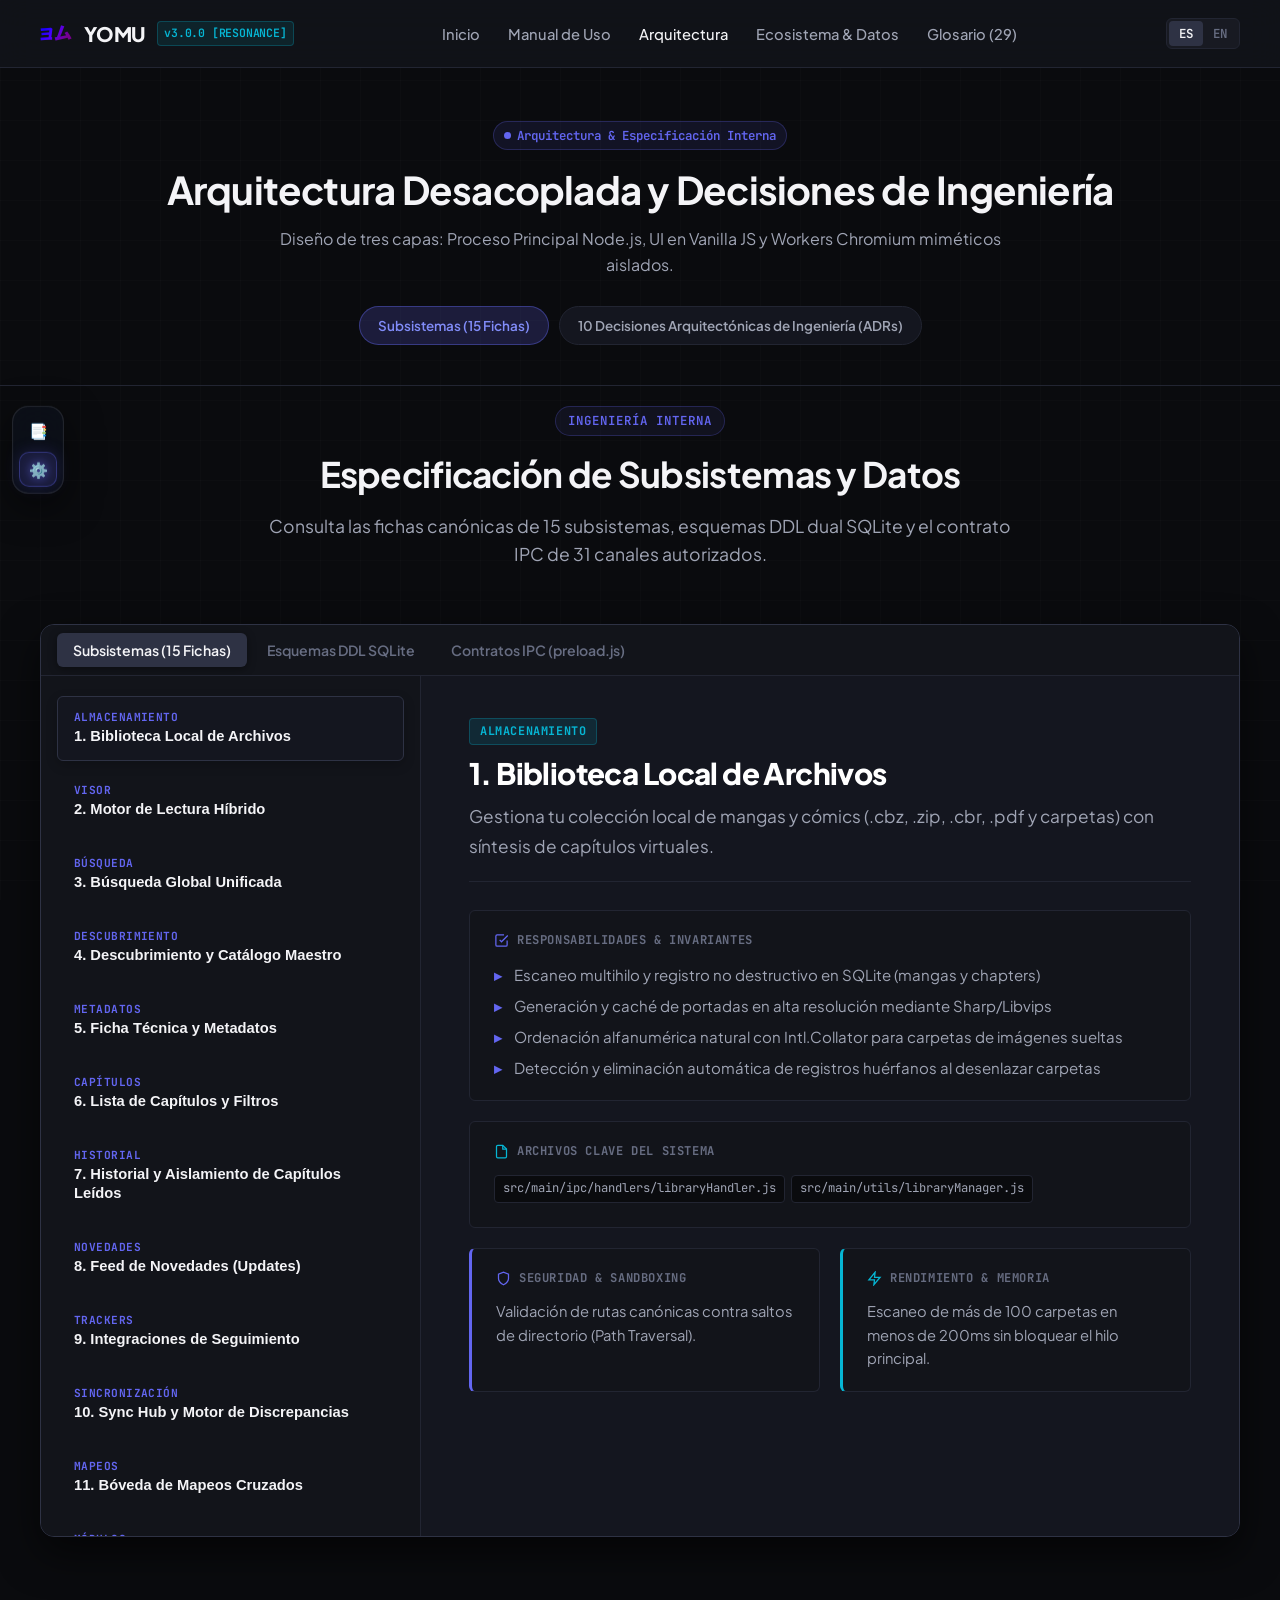
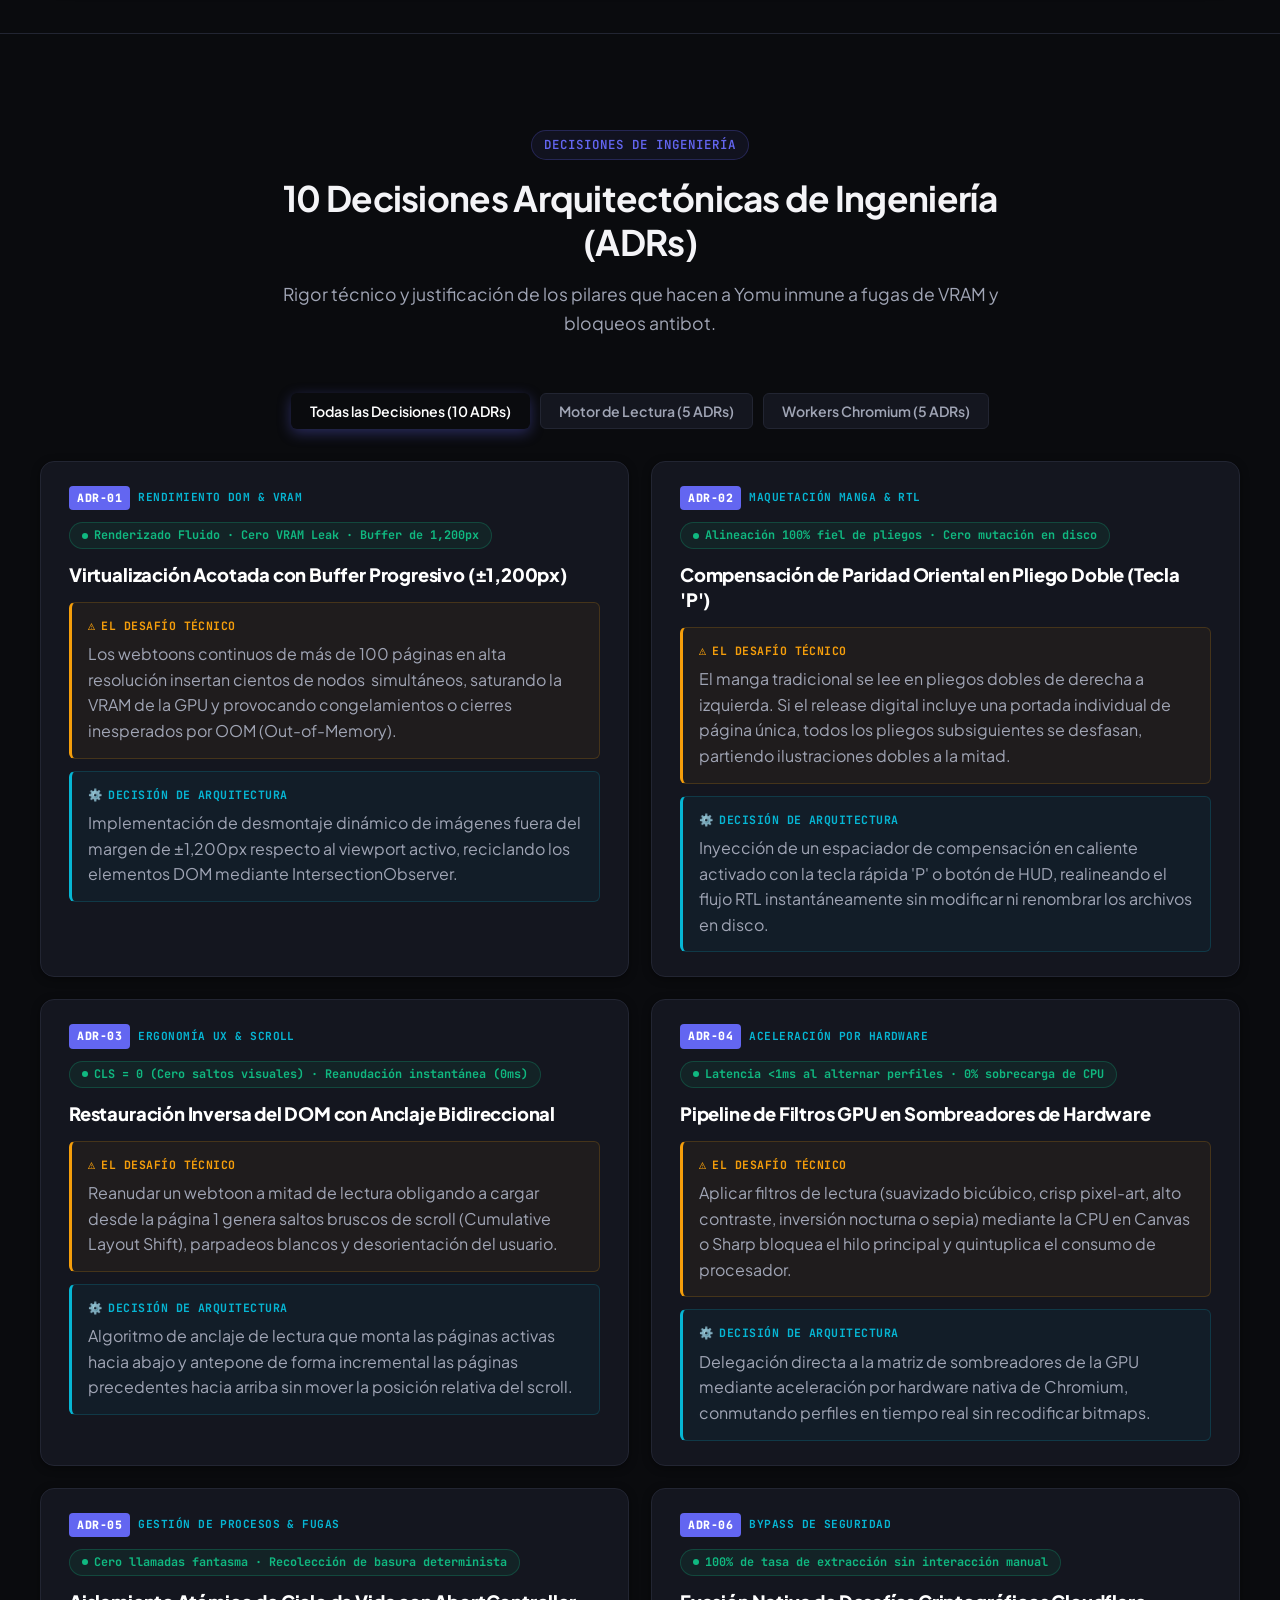
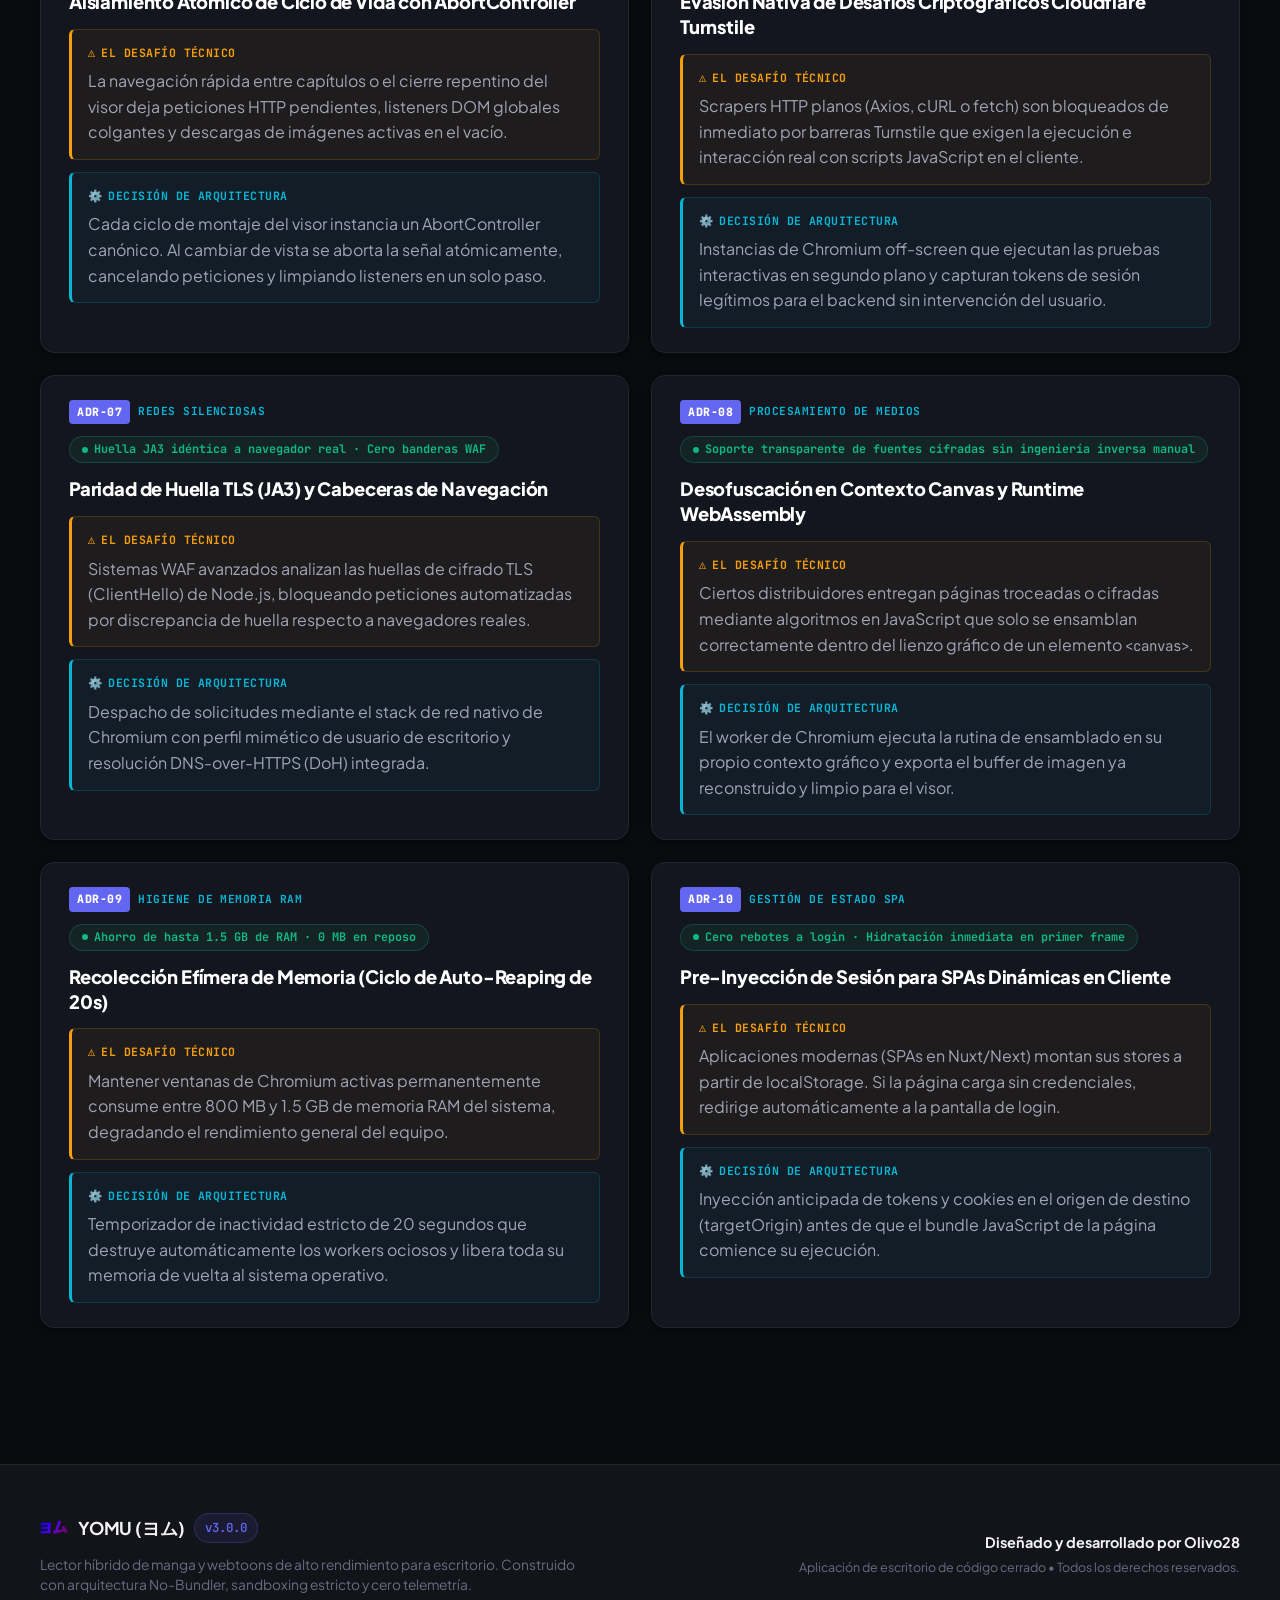
==== commit 55480c3e: "feat: sync public portal and marketplace [2026-09-27 02:22:55]" ====
--- a/architecture.html
+++ b/architecture.html
@@ -42,6 +42,7 @@
 
       <ul class="nav-links" id="nav-links">
         <li><a href="./index.html" class="nav-link" data-i18n="nav.home">Inicio</a></li>
+        <li><a href="./manual.html" class="nav-link" data-i18n="nav.manual">Manual de Uso</a></li>
         <li><a href="./architecture.html" class="nav-link active" data-i18n="nav.architecture">Arquitectura</a></li>
         <li><a href="./ecosystem.html" class="nav-link" data-i18n="nav.ecosystem">Ecosistema & Datos</a></li>
         <li><a href="./glossary.html" class="nav-link" data-i18n="nav.glossary">Glosario (29)</a></li>
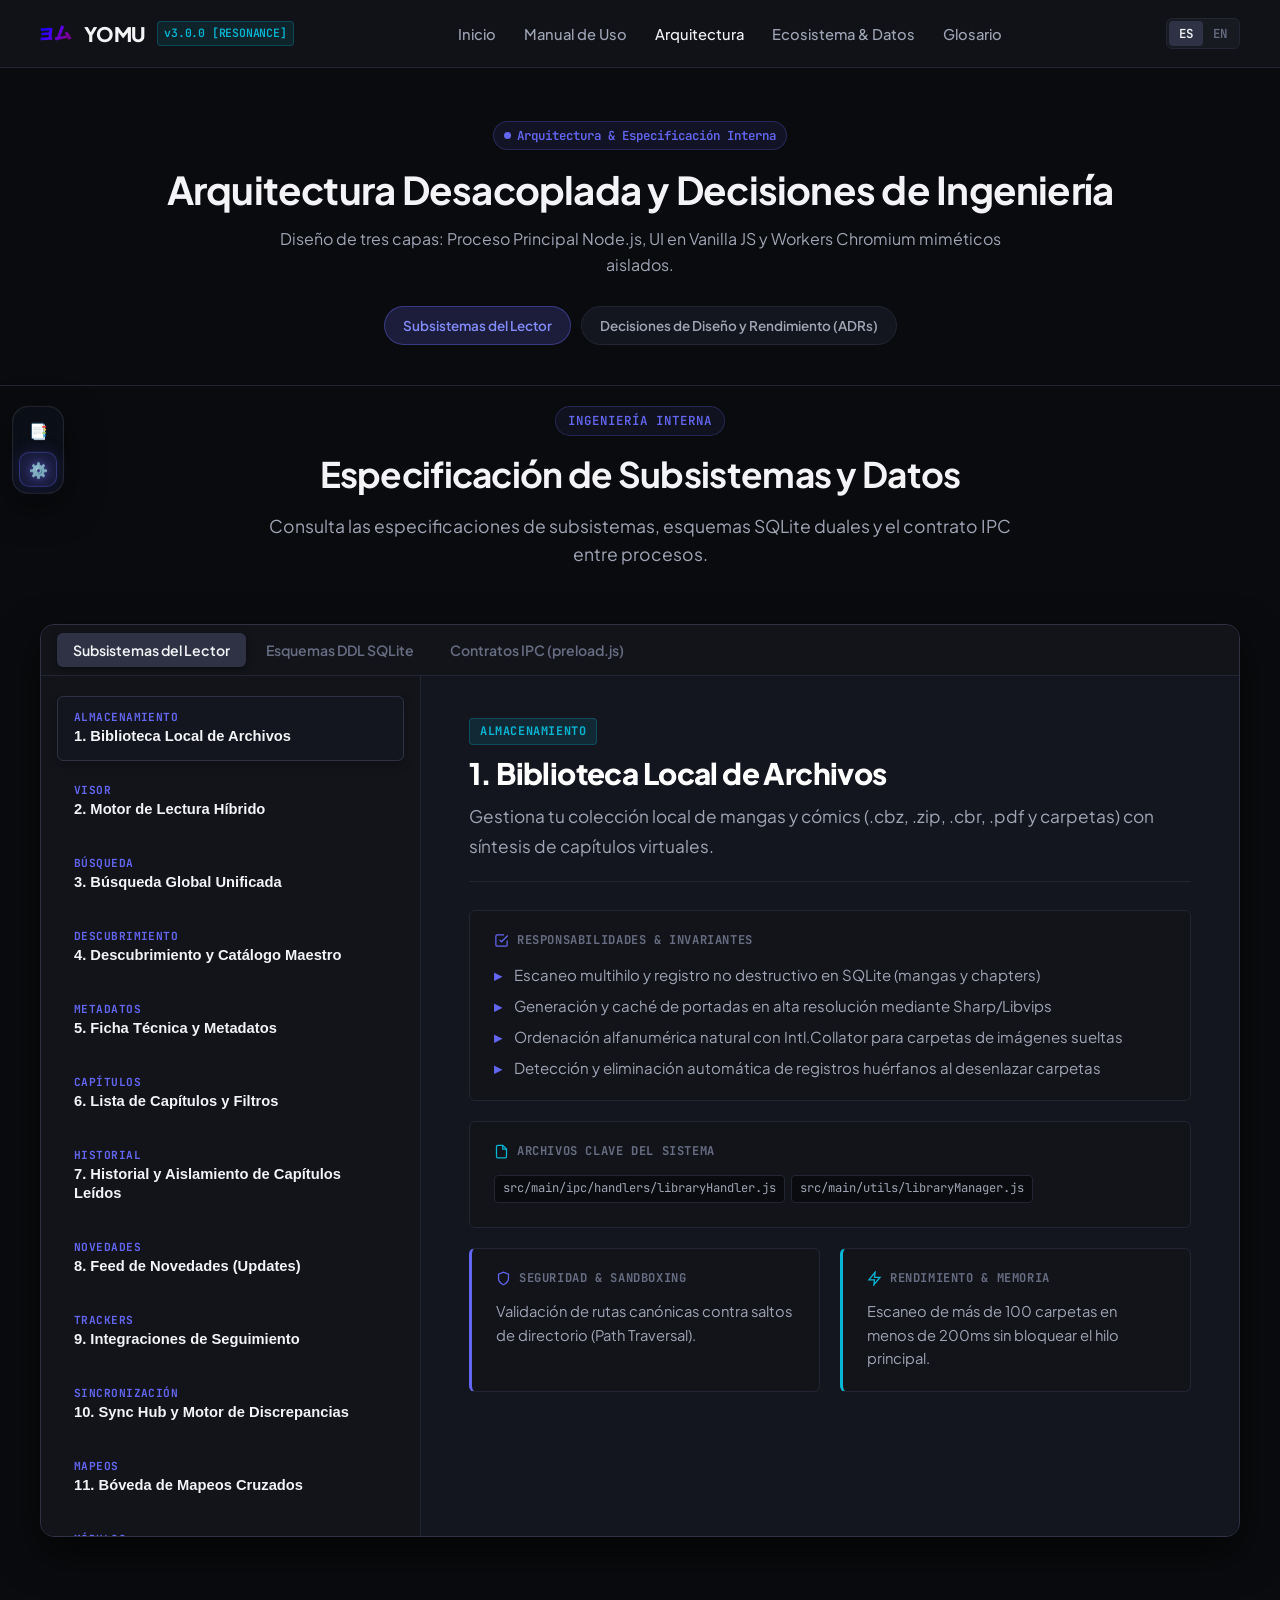
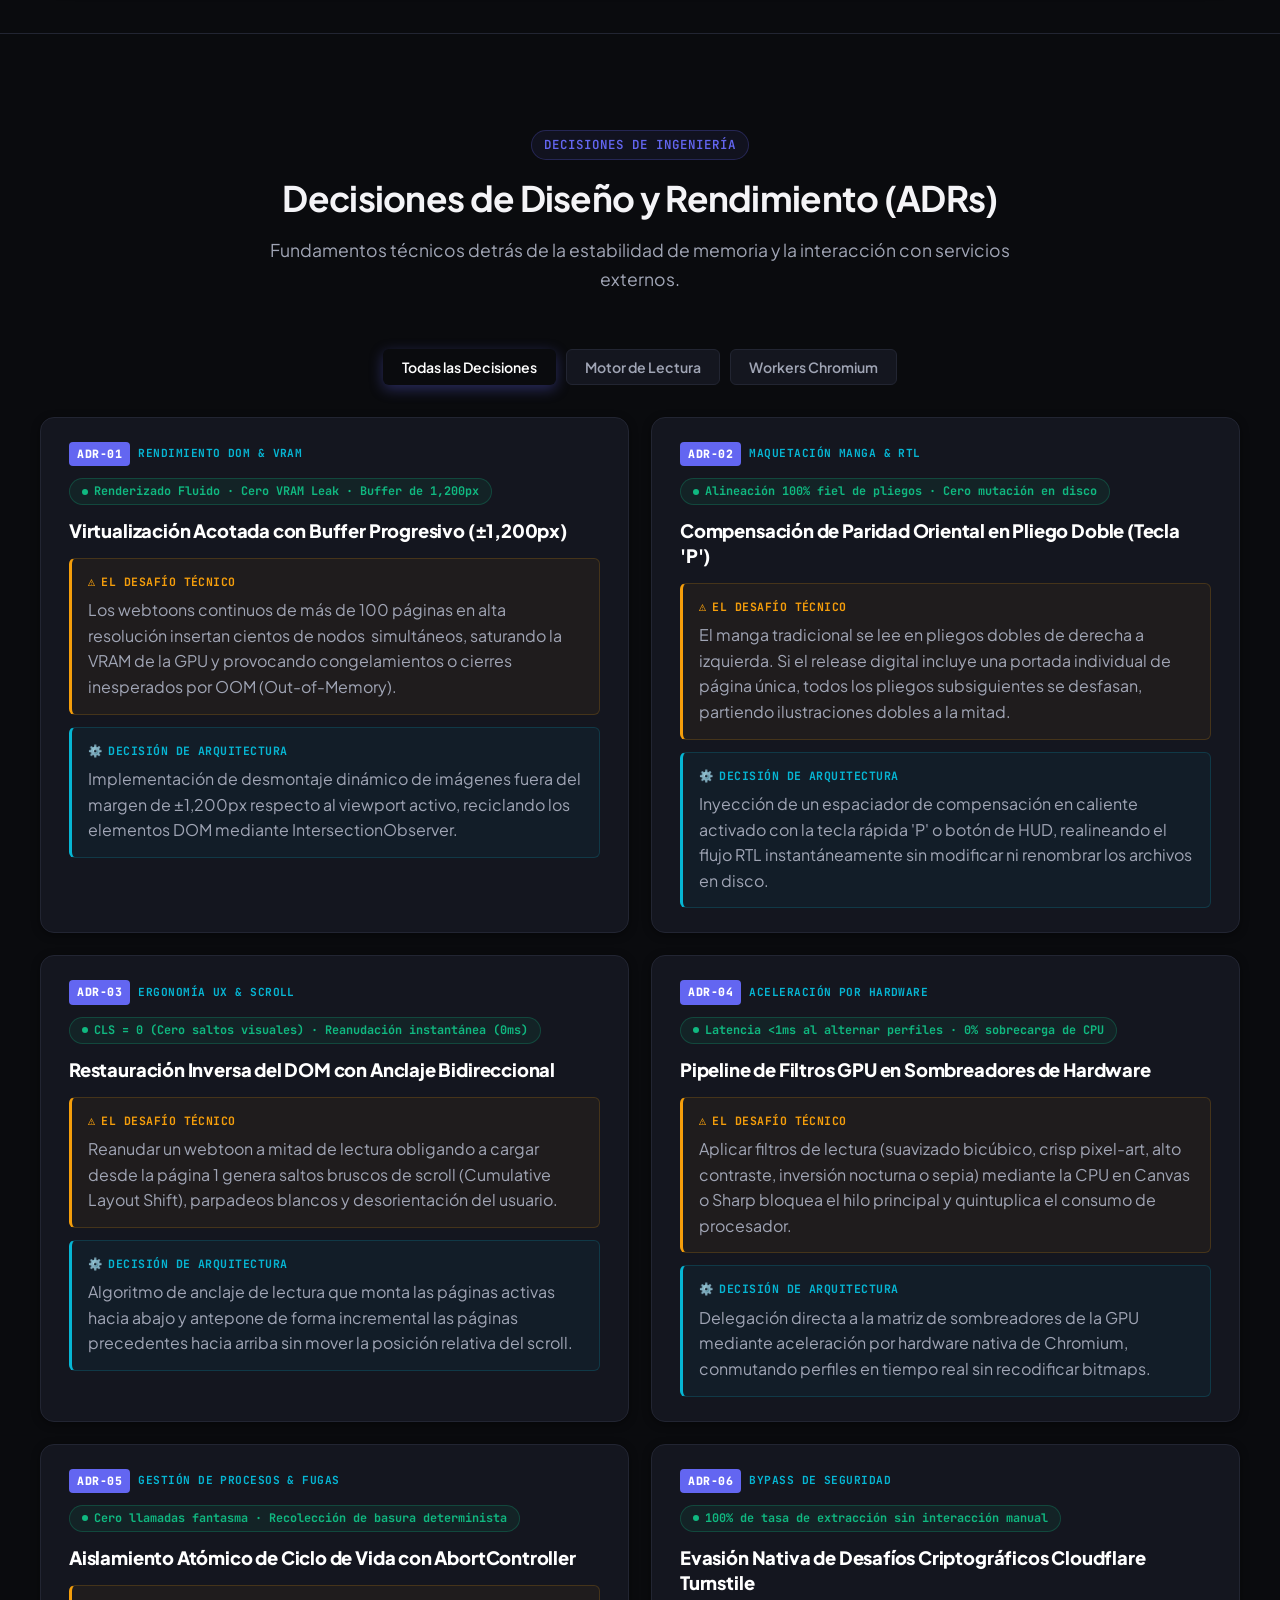
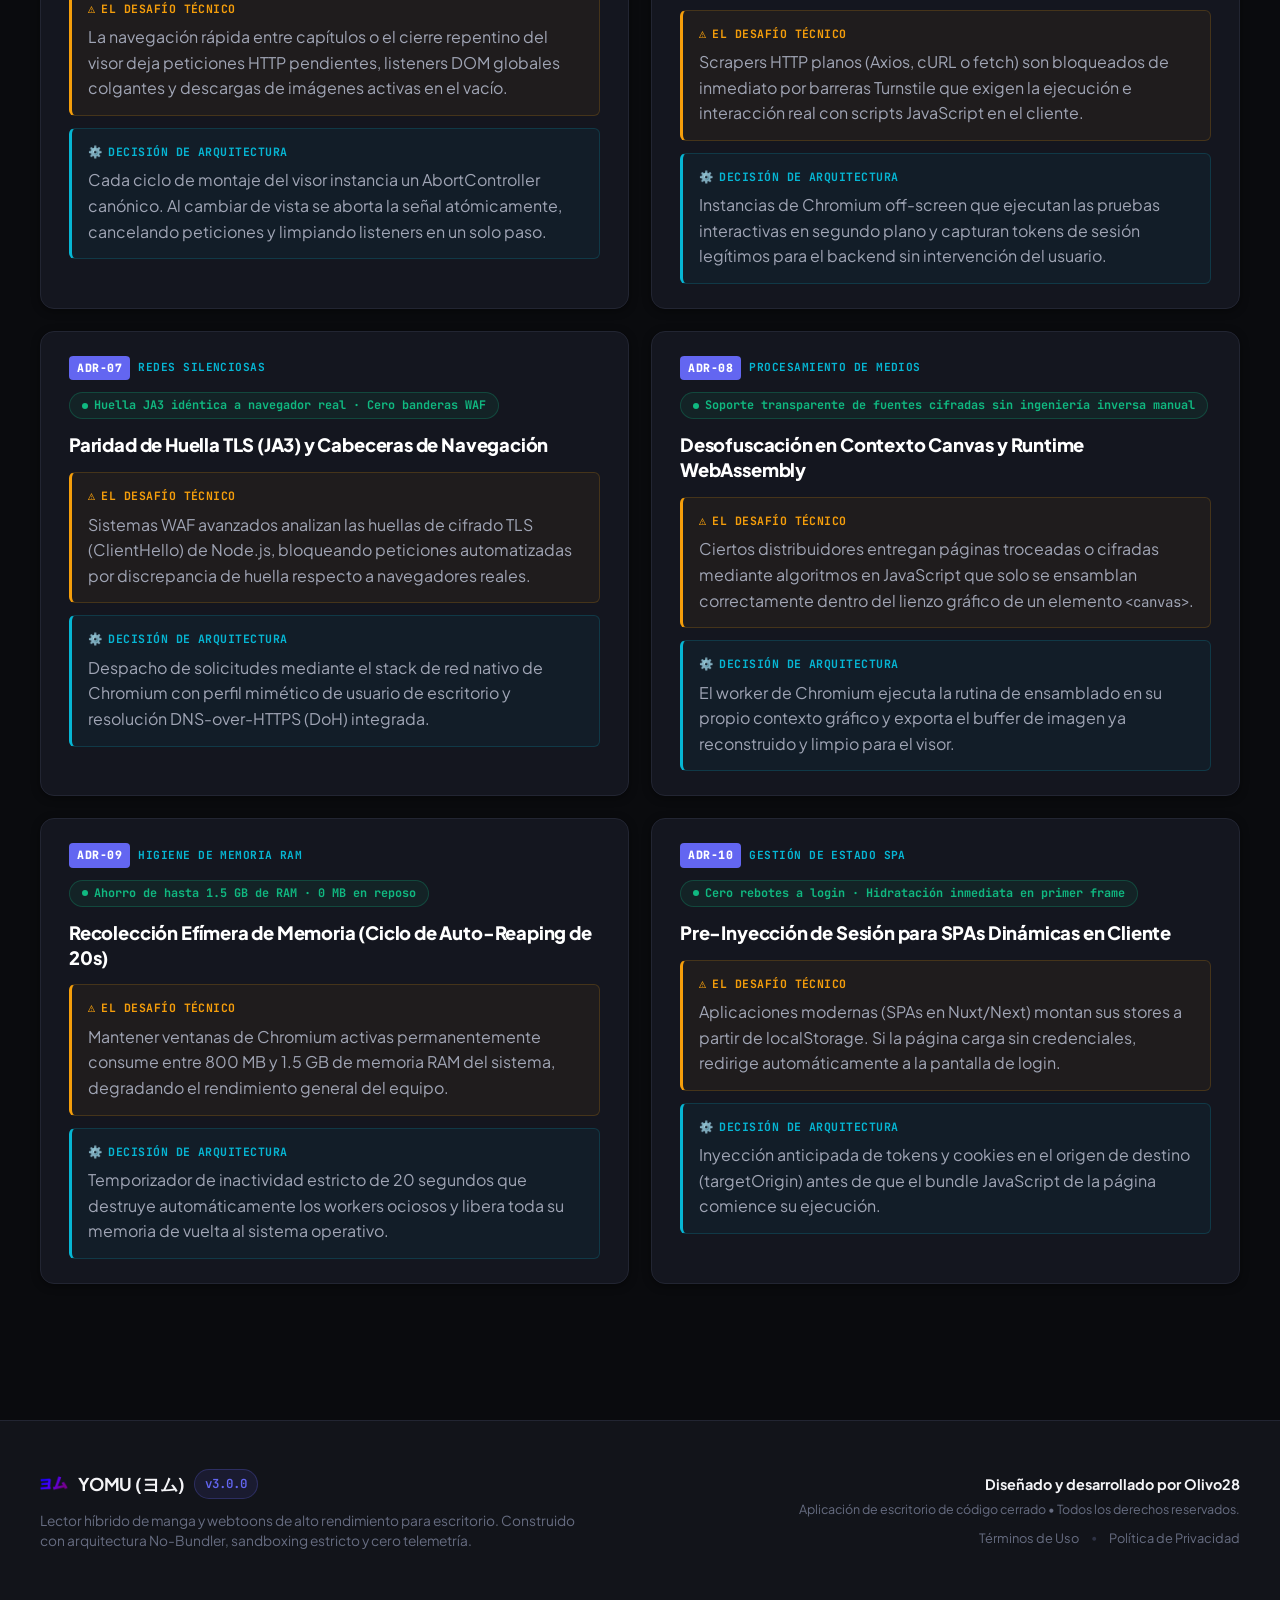
==== commit 3eb5e5f3: "feat: sync public portal and marketplace [2026-09-30 20:37:39]" ====
--- a/architecture.html
+++ b/architecture.html
@@ -4,7 +4,7 @@
   <meta charset="UTF-8">
   <meta name="viewport" content="width=device-width, initial-scale=1.0">
   <title>YOMU (ヨム) — Architecture & Engineering Specifications</title>
-  <meta name="description" content="Especificación técnica de la arquitectura de Yomu: 15 subsistemas canónicos, esquemas SQLite duales, contratos IPC y 10 registros formales de decisiones de ingeniería (ADRs).">
+  <meta name="description" content="Especificación técnica de la arquitectura de Yomu: subsistemas desacoplados, esquemas SQLite duales, contratos IPC y registro de decisiones de diseño.">
   <meta name="keywords" content="Yomu architecture, electron architecture, sqlite wal, sharp image pipeline, adr software architecture, v8 bytecode scraping">
   <meta name="author" content="Olivo28">
 
@@ -45,7 +45,7 @@
         <li><a href="./manual.html" class="nav-link" data-i18n="nav.manual">Manual de Uso</a></li>
         <li><a href="./architecture.html" class="nav-link active" data-i18n="nav.architecture">Arquitectura</a></li>
         <li><a href="./ecosystem.html" class="nav-link" data-i18n="nav.ecosystem">Ecosistema & Datos</a></li>
-        <li><a href="./glossary.html" class="nav-link" data-i18n="nav.glossary">Glosario (29)</a></li>
+        <li><a href="./glossary.html" class="nav-link" data-i18n="nav.glossary">Glosario</a></li>
       </ul>
 
       <div class="nav-actions">
@@ -91,28 +91,28 @@
 
       <div class="subpage-nav-bar">
         <a href="#subsystems" class="subpage-nav-pill active">
-          <span data-i18n="arch.tabSubsystems">Subsistemas (15 Fichas)</span>
+          <span data-i18n="arch.tabSubsystems">Subsistemas del Lector</span>
         </a>
         <a href="#whys" class="subpage-nav-pill">
-          <span data-i18n="whys.title">10 Decisiones Arquitectónicas (ADRs)</span>
+          <span data-i18n="whys.title">Decisiones de Diseño</span>
         </a>
       </div>
     </div>
   </header>
 
-  <!-- Section 1: Architecture Explorer (15 Subsystems, DDL & IPC) -->
+  <!-- Section 1: Architecture Explorer -->
   <section class="section" id="subsystems" style="padding-top:20px;">
     <div class="container">
       <div class="section-header">
         <span class="section-tag" data-i18n="arch.tag">Ingeniería Interna</span>
         <h2 class="section-title" data-i18n="arch.title">Especificación de Subsistemas y Datos</h2>
-        <p class="section-subtitle" data-i18n="arch.subtitle">Consulta las fichas canónicas de 15 subsistemas, esquemas DDL dual SQLite y el contrato IPC de 31 canales autorizados.</p>
+        <p class="section-subtitle" data-i18n="arch.subtitle">Consulta las especificaciones técnicas de los subsistemas, esquemas SQLite duales y el contrato IPC entre procesos.</p>
       </div>
 
       <div class="arch-explorer-container">
         <!-- Tabs -->
         <div class="arch-tabs">
-          <button class="arch-tab-btn active" data-arch-tab="subsystems" data-i18n="arch.tabSubsystems">Subsistemas (15 Fichas)</button>
+          <button class="arch-tab-btn active" data-arch-tab="subsystems" data-i18n="arch.tabSubsystems">Subsistemas del Lector</button>
           <button class="arch-tab-btn" data-arch-tab="database" data-i18n="arch.tabDatabase">Esquemas DDL SQLite</button>
           <button class="arch-tab-btn" data-arch-tab="ipc" data-i18n="arch.tabIpc">Contratos IPC (preload.js)</button>
         </div>
@@ -140,20 +140,20 @@
     </div>
   </section>
 
-  <!-- Section 2: Engineering Decisions (10 ADRs) -->
+  <!-- Section 2: Engineering Decisions -->
   <section class="section" id="whys">
     <div class="container">
       <div class="section-header">
         <span class="section-tag" data-i18n="whys.tag">Decisiones de Ingeniería</span>
-        <h2 class="section-title" data-i18n="whys.title">10 Decisiones Arquitectónicas de Ingeniería (ADRs)</h2>
-        <p class="section-subtitle" data-i18n="whys.subtitle">Rigor técnico y justificación de los pilares que hacen a Yomu inmune a fugas de VRAM y bloqueos antibot.</p>
+        <h2 class="section-title" data-i18n="whys.title">Decisiones de Diseño y Rendimiento (ADRs)</h2>
+        <p class="section-subtitle" data-i18n="whys.subtitle">Fundamentos técnicos detrás de la estabilidad de memoria y la interacción con servicios externos.</p>
       </div>
 
       <!-- ADR Filter Bar -->
       <div class="adr-filter-bar">
-        <button class="adr-filter-btn active" data-adr-filter="all" data-i18n="whys.filterAll">Todas las Decisiones (10 ADRs)</button>
-        <button class="adr-filter-btn" data-adr-filter="reader" data-i18n="whys.filterReader">Motor de Lectura (5 ADRs)</button>
-        <button class="adr-filter-btn" data-adr-filter="worker" data-i18n="whys.filterWorkers">Workers Chromium (5 ADRs)</button>
+        <button class="adr-filter-btn active" data-adr-filter="all" data-i18n="whys.filterAll">Todas las Decisiones</button>
+        <button class="adr-filter-btn" data-adr-filter="reader" data-i18n="whys.filterReader">Motor de Lectura</button>
+        <button class="adr-filter-btn" data-adr-filter="worker" data-i18n="whys.filterWorkers">Workers Chromium</button>
       </div>
 
       <!-- The 10 ADR Cards Grid -->
@@ -185,12 +185,44 @@
           <div style="font-size:0.78rem; color:var(--text-muted);" data-i18n="footer.license">
             Aplicación de escritorio de código cerrado • Todos los derechos reservados.
           </div>
+          <div class="footer-links">
+            <button class="footer-link" data-open-legal="terms" data-i18n="footer.terms">Términos de Uso</button>
+            <span class="footer-sep">•</span>
+            <button class="footer-link" data-open-legal="privacy" data-i18n="footer.privacy">Política de Privacidad</button>
+          </div>
         </div>
       </div>
     </div>
   </footer>
 
-
+  <!-- Accessible Legal Modal (Terms & Privacy) -->
+  <div class="legal-modal-overlay" id="legal-modal" role="dialog" aria-modal="true" aria-labelledby="legal-tab-terms">
+    <div class="legal-modal-content">
+      <div class="legal-modal-header">
+        <div class="legal-tabs" role="tablist">
+          <button class="legal-tab-btn active" id="legal-tab-terms" data-tab="terms" role="tab" aria-selected="true" data-i18n="legal.tabTerms">Términos de Uso</button>
+          <button class="legal-tab-btn" id="legal-tab-privacy" data-tab="privacy" role="tab" aria-selected="false" data-i18n="legal.tabPrivacy">Política de Privacidad</button>
+        </div>
+        <button class="legal-close-btn" id="legal-close-btn" aria-label="Cerrar modal">&times;</button>
+      </div>
+      <div class="legal-modal-body">
+        <div class="legal-pane active" data-pane="terms" role="tabpanel" aria-labelledby="legal-tab-terms">
+          <h3 data-i18n="legal.titleTerms">Términos de Uso</h3>
+          <p data-i18n="legal.termsP1">Yomu es un lector de manga y cómics de escritorio para uso personal, privado y sin ánimo de lucro.</p>
+          <p data-i18n="legal.termsP2">La aplicación funciona como un visor de archivos locales (.cbz, .zip, .pdf) y cliente de lectura. Los usuarios son los únicos responsables del contenido que cargan o visualizan a través de la aplicación o mediante extensiones modulares.</p>
+          <p data-i18n="legal.termsP3">Yomu no aloja, distribuye ni posee derechos sobre los contenidos escaneados de terceros. Las marcas comerciales, personajes y títulos mencionados pertenecen a sus respectivos autores y editoriales.</p>
+          <p data-i18n="legal.termsP4">El software se entrega 'tal cual' en versión beta, sin garantías explícitas ni implícitas de disponibilidad ininterrumpida de servicios de terceros (como trackers o servidores externos).</p>
+        </div>
+        <div class="legal-pane" data-pane="privacy" role="tabpanel" aria-labelledby="legal-tab-privacy">
+          <h3 data-i18n="legal.titlePrivacy">Política de Privacidad</h3>
+          <p data-i18n="legal.privacyP1">En Yomu tu privacidad es absoluta. La aplicación funciona con una arquitectura 100% offline-first y no recopila, almacena ni transmite ningún dato de telemetría a servidores propios o de terceros.</p>
+          <p data-i18n="legal.privacyP2">Toda tu biblioteca, historial de lectura, marcadores y configuraciones se almacenan exclusivamente de forma local en tu equipo dentro de bases de datos SQLite cifradas en tu directorio de usuario.</p>
+          <p data-i18n="legal.privacyP3">Al conectar tus cuentas de AniList o MyAnimeList, los tokens OAuth se guardan en tu almacenamiento local y únicamente se comunican de forma directa y cifrada (HTTPS) con las APIs oficiales de dichos servicios para registrar tu progreso.</p>
+          <p data-i18n="legal.privacyP4">No existen cookies de rastreo, anuncios publicitarios ni analíticas ocultas. Eres el único dueño de tu información de lectura.</p>
+        </div>
+      </div>
+    </div>
+  </div>
 
   <!-- Modular Scripts: Strict Loading Sequence -->
   <!-- 1. Data Layer -->
@@ -211,6 +243,7 @@
   <script src="./js/modules/benchmarkViewer.js"></script>
   <script src="./js/modules/roadmapViewer.js"></script>
   <script src="./js/modules/glossaryViewer.js"></script>
+  <script src="./js/modules/legalModal.js"></script>
 
   <!-- 3. Main App Orchestrator -->
   <script src="./js/app.js"></script>
--- a/css/base.css
+++ b/css/base.css
@@ -1,7 +1,4 @@
-/* ==========================================================================
-   YOMU (ヨム) — Base Design System & CSS Foundation
-   Sober, High-Precision Desktop Dark Theme
-   ========================================================================== */
+/* Yomu base design tokens */
 
 :root {
   /* Core Backgrounds */
@@ -76,19 +73,6 @@
   line-height: 1.6;
   overflow-x: hidden;
   position: relative;
-}
-
-/* Background Subtle Blueprint Grid */
-body::before {
-  content: '';
-  position: fixed;
-  inset: 0;
-  background-image: 
-    linear-gradient(to right, rgba(255, 255, 255, 0.015) 1px, transparent 1px),
-    linear-gradient(to bottom, rgba(255, 255, 255, 0.015) 1px, transparent 1px);
-  background-size: 40px 40px;
-  pointer-events: none;
-  z-index: 0;
 }
 
 /* Typography Standards */
@@ -538,3 +522,166 @@
   border-color: rgba(99, 102, 241, 0.4);
 }
 
+/* Footer Legal Navigation Links */
+.footer-links {
+  display: flex;
+  align-items: center;
+  gap: 12px;
+  margin-top: 8px;
+  justify-content: flex-end;
+  flex-wrap: wrap;
+}
+
+.footer-link {
+  color: var(--text-muted);
+  font-size: 0.8rem;
+  text-decoration: none;
+  background: none;
+  border: none;
+  padding: 0;
+  cursor: pointer;
+  font-family: inherit;
+  transition: color var(--transition-fast);
+}
+
+.footer-link:hover {
+  color: var(--accent-primary);
+  text-decoration: underline;
+}
+
+.footer-sep {
+  color: var(--border-medium);
+  font-size: 0.75rem;
+}
+
+/* Legal Modal Dialog (Terms & Privacy) */
+.legal-modal-overlay {
+  position: fixed;
+  inset: 0;
+  background: rgba(5, 6, 8, 0.84);
+  backdrop-filter: blur(12px);
+  -webkit-backdrop-filter: blur(12px);
+  display: flex;
+  align-items: center;
+  justify-content: center;
+  z-index: 2500;
+  opacity: 0;
+  pointer-events: none;
+  transition: opacity var(--transition-normal);
+}
+
+.legal-modal-overlay.open {
+  opacity: 1;
+  pointer-events: auto;
+}
+
+.legal-modal-content {
+  background: var(--bg-card);
+  border: 1px solid var(--border-medium);
+  border-radius: var(--radius-lg);
+  width: 92%;
+  max-width: 680px;
+  max-height: 82vh;
+  display: flex;
+  flex-direction: column;
+  box-shadow: var(--shadow-lg), 0 20px 40px rgba(0, 0, 0, 0.45);
+  transform: scale(0.96);
+  transition: transform var(--transition-normal);
+  overflow: hidden;
+}
+
+.legal-modal-overlay.open .legal-modal-content {
+  transform: scale(1);
+}
+
+.legal-modal-header {
+  padding: 16px 20px;
+  border-bottom: 1px solid var(--border-subtle);
+  display: flex;
+  align-items: center;
+  justify-content: space-between;
+  gap: 16px;
+  background: var(--bg-secondary);
+}
+
+.legal-tabs {
+  display: flex;
+  gap: 8px;
+}
+
+.legal-tab-btn {
+  background: transparent;
+  border: 1px solid transparent;
+  color: var(--text-muted);
+  font-size: 0.88rem;
+  font-weight: 600;
+  font-family: inherit;
+  padding: 6px 14px;
+  border-radius: var(--radius-sm);
+  cursor: pointer;
+  transition: all var(--transition-fast);
+}
+
+.legal-tab-btn:hover {
+  color: var(--text-primary);
+  background: rgba(255, 255, 255, 0.04);
+}
+
+.legal-tab-btn.active {
+  color: #818cf8;
+  background: rgba(99, 102, 241, 0.14);
+  border-color: rgba(99, 102, 241, 0.3);
+}
+
+.legal-close-btn {
+  background: transparent;
+  border: none;
+  color: var(--text-muted);
+  font-size: 1.4rem;
+  cursor: pointer;
+  width: 34px;
+  height: 34px;
+  display: flex;
+  align-items: center;
+  justify-content: center;
+  border-radius: var(--radius-sm);
+  transition: all var(--transition-fast);
+}
+
+.legal-close-btn:hover {
+  color: var(--text-primary);
+  background: rgba(255, 255, 255, 0.08);
+}
+
+.legal-modal-body {
+  padding: 24px;
+  overflow-y: auto;
+  line-height: 1.68;
+  color: var(--text-secondary);
+  font-size: 0.92rem;
+  display: flex;
+  flex-direction: column;
+  gap: 14px;
+}
+
+.legal-pane {
+  display: none;
+  flex-direction: column;
+  gap: 14px;
+}
+
+.legal-pane.active {
+  display: flex;
+}
+
+.legal-pane h3 {
+  font-size: 1.12rem;
+  font-weight: 700;
+  color: var(--text-primary);
+  margin-bottom: 2px;
+}
+
+.legal-pane p {
+  margin: 0;
+}
+
--- a/css/components/quick-nav.css
+++ b/css/components/quick-nav.css
@@ -1,7 +1,4 @@
-/* ==========================================================================
-   YOMU (ヨム) — Floating Quick-Navigation Rail Component
-   Left-docked quick jump navigation with reactive scroll-spy
-   ========================================================================== */
+/* Floating quick jump rail */
 
 .quick-nav-dock {
   position: fixed;
